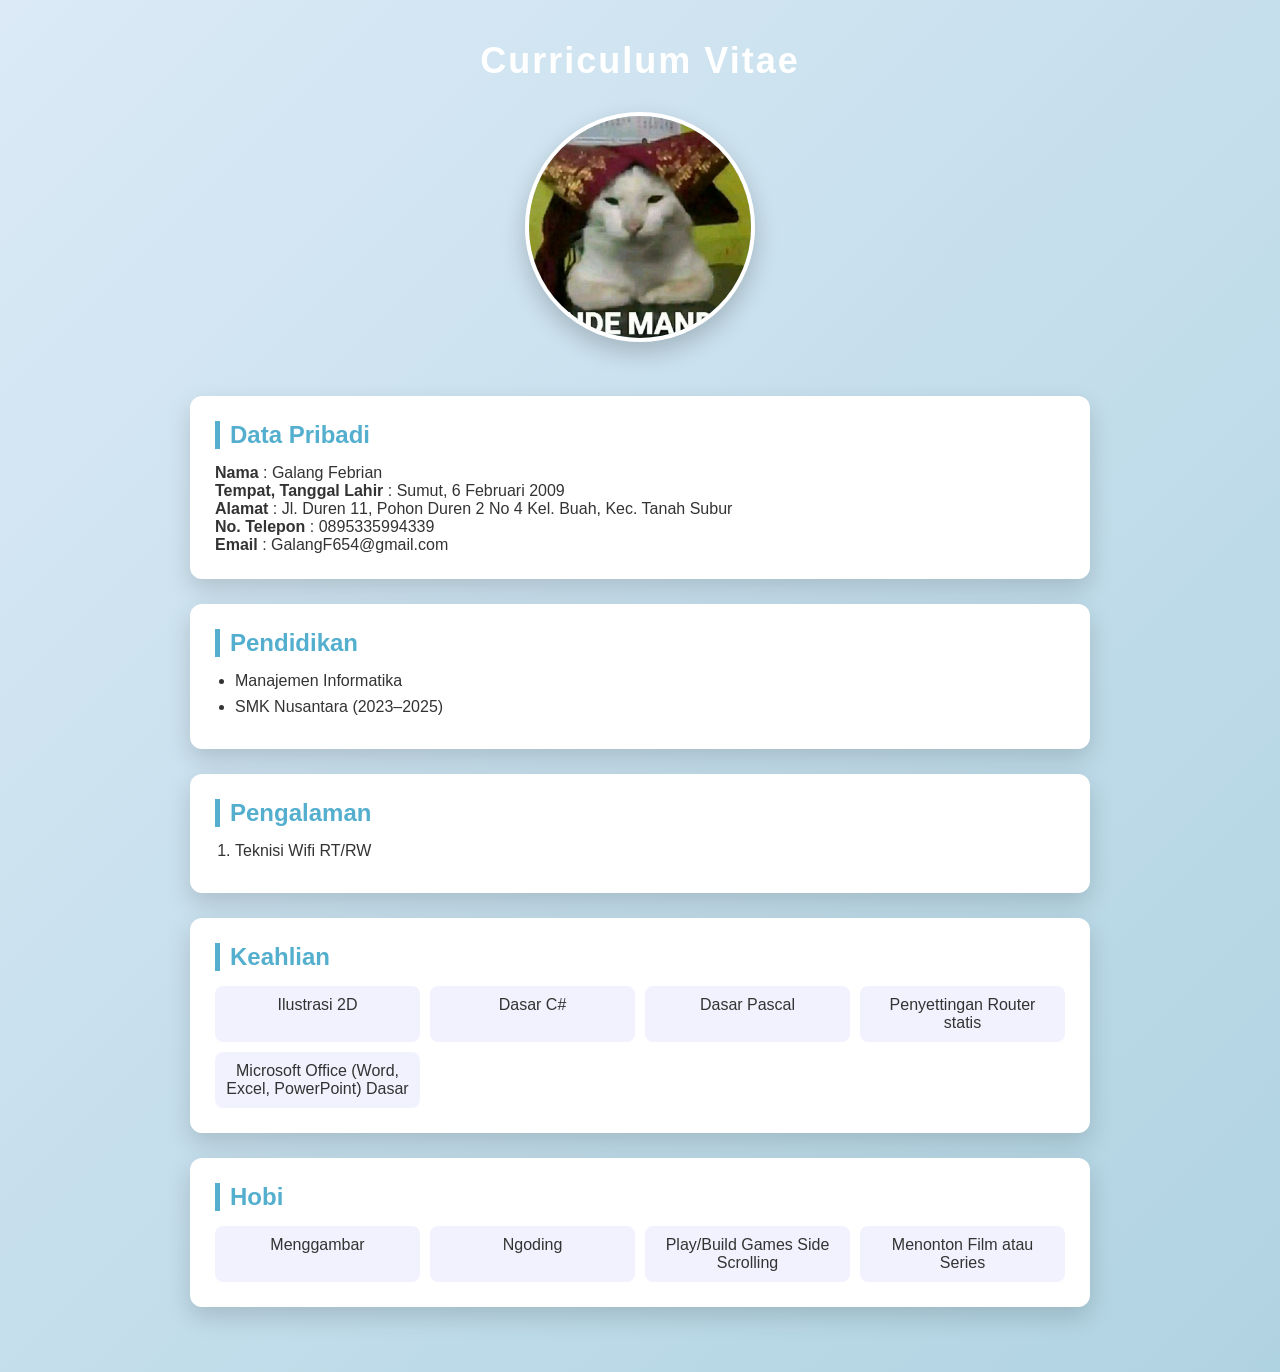
==== index.html @ cee7fb32 "Update PP" ====
<!doctype html>
<html lang="id">
  <head>
    <meta charset="UTF-8">
    <title>Curriculum Vitae</title>
    <link rel="stylesheet" href="cv_saya.css">
  </head>
  <body> 
    <div class="container">
      <h1 class="title">Curriculum Vitae</h1>

      <div class="profile-container fade-in">
        <img src="OndeMande.jpg" alt="Foto Profil" class="profile-photo">
      </div>

      <section class="card fade-in">
        <h2>Data Pribadi</h2>
        <p>
          <strong>Nama</strong> : Galang Febrian<br>
          <strong>Tempat, Tanggal Lahir</strong> : Sumut, 6 Februari 2009<br>
          <strong>Alamat</strong> : Jl. Duren 11, Pohon Duren 2 No 4 Kel. Buah, Kec. Tanah Subur<br>
          <strong>No. Telepon</strong> : 0895335994339<br>
          <strong>Email</strong> : GalangF654@gmail.com
        </p>
      </section>

      <section class="card slide-in">
        <h2>Pendidikan</h2>
        <ul class="list">
          <li>Manajemen Informatika</li>
          <li>SMK Nusantara (2023–2025)</li>
        </ul>
      </section>

      <section class="card slide-in">
        <h2>Pengalaman</h2>
        <ol class="list">
          <li>Teknisi Wifi RT/RW</li>
        </ol>
      </section>

      <section class="card fade-in">
        <h2>Keahlian</h2>
        <ul class="skills">
          <li>Ilustrasi 2D</li>
          <li>Dasar C#</li>
          <li>Dasar Pascal</li>
          <li>Penyettingan Router statis</li>
          <li>Microsoft Office (Word, Excel, PowerPoint) Dasar</li>
        </ul>
      </section>

      <section class="card zoom-in">
        <h2>Hobi</h2>
        <ul class="skills">
          <li>Menggambar</li>
          <li>Ngoding</li>
          <li>Play/Build Games Side Scrolling</li>
          <li>Menonton Film atau Series</li>
        </ul>
      </section>
    </div>
  </body>
</html>
---- cv_saya.css ----
/* Reset dasar */
* {
  margin: 0;
  padding: 0;
  box-sizing: border-box;
}

/* Body */
body {
  font-family: "Segoe UI", Tahoma, sans-serif;
  background: linear-gradient(135deg, #dbeaf6, #b0d3e2);
  min-height: 100vh;
  padding: 40px;
  color: #333;
}

/* Container utama */
.container {
  max-width: 900px;
  margin: auto;
}

/* Judul */
.title {
  text-align: center;
  color: #fff;
  margin-bottom: 30px;
  font-size: 36px;
  letter-spacing: 2px;
  animation: drop 1s ease-out;
}

/* Profile Container */
.profile-container {
  text-align: center;
  margin-bottom: 50px;
}

/* Profile Photo */
.profile-photo {
  width: 230px;
  height: 230px;
  border-radius: 50%;
  border: 4px solid #fff;
  box-shadow: 0 10px 25px rgba(0, 0, 0, 0.2);
  object-fit: cover;
  transition: transform 0.4s ease, box-shadow 0.4s ease;
}

.profile-photo:hover {
  transform: scale(1.08) rotateZ(5deg);
  box-shadow: 0 15px 35px rgba(0, 0, 0, 0.35);
}

/* Card */
.card {
  background: #fff;
  padding: 25px;
  margin-bottom: 25px;
  border-radius: 12px;
  box-shadow: 0 10px 25px rgba(0, 0, 0, 0.15);
  transition:
    transform 0.4s ease,
    box-shadow 0.4s ease;
}

.card:hover {
  transform: translateY(-8px) scale(1.02);
  box-shadow: 0 20px 35px rgba(0, 0, 0, 0.25);
}

/* Heading section */
.card h2 {
  margin-bottom: 15px;
  color: #54afcf;
  border-left: 5px solid #54afcf;
  padding-left: 10px;
}

/* List */
.list li {
  margin-left: 20px;
  margin-bottom: 8px;
}

/* Skills grid */
.skills {
  display: grid;
  grid-template-columns: repeat(auto-fit, minmax(200px, 1fr));
  gap: 10px;
  list-style: none;
}

.skills li {
  background: #f2f2ff;
  padding: 10px;
  border-radius: 8px;
  text-align: center;
  transition:
    background 0.3s ease,
    transform 0.3s ease;
}

.skills li:hover {
  background: #54afcf;
  color: #fff;
  transform: scale(1.05);
}

/* Animations */
.fade-in {
  animation: fadeIn 1.2s ease forwards;
}

.slide-in {
  animation: slideIn 1.2s ease forwards;
}

.zoom-in {
  animation: zoomIn 1.2s ease forwards;
}

/* Keyframes */
@keyframes fadeIn {
  from {
    opacity: 0;
    transform: translateY(20px);
  }
  to {
    opacity: 1;
    transform: translateY(0);
  }
}

@keyframes slideIn {
  from {
    opacity: 0;
    transform: translateX(-40px);
  }
  to {
    opacity: 1;
    transform: translateX(0);
  }
}

@keyframes zoomIn {
  from {
    opacity: 0;
    transform: scale(0.9);
  }
  to {
    opacity: 1;
    transform: scale(1);
  }
}

@keyframes drop {
  from {
    opacity: 0;
    transform: translateY(-40px);
  }
  to {
    opacity: 1;
    transform: translateY(0);
  }
}
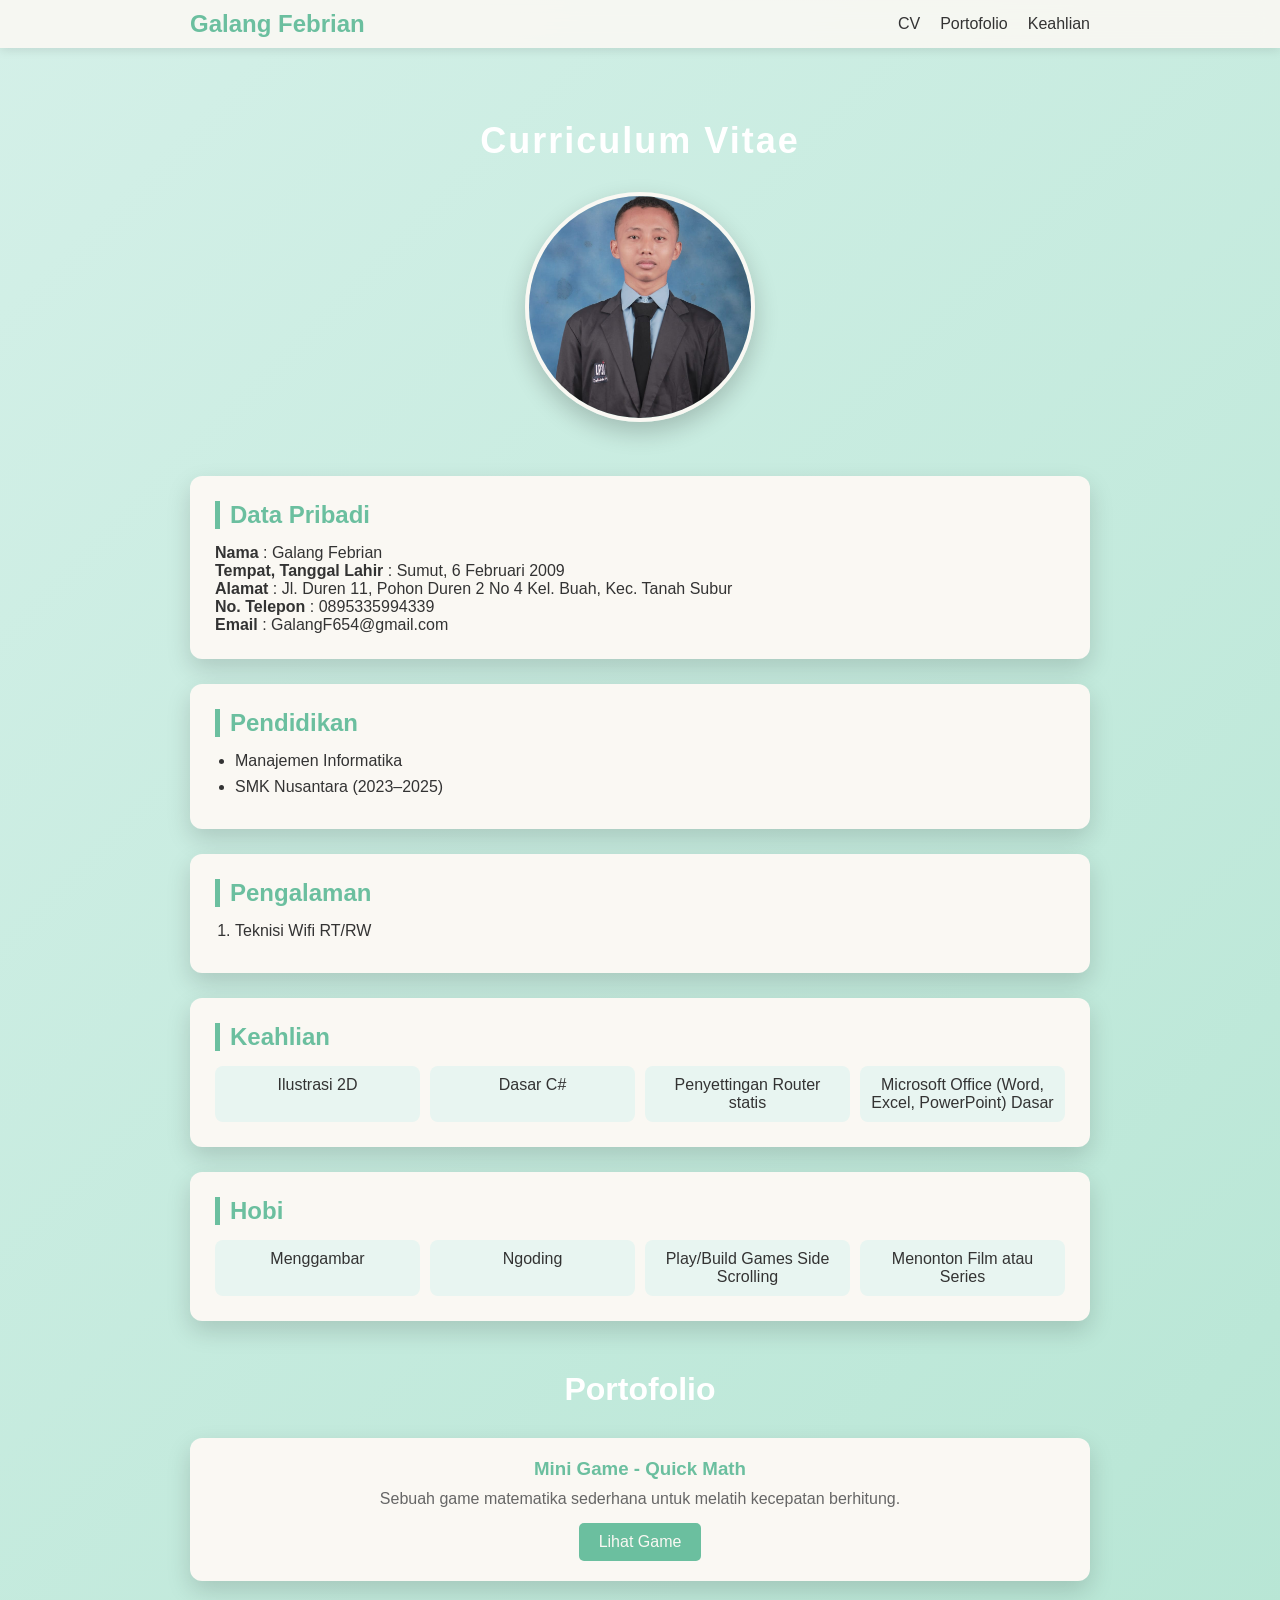
==== commit 10758cff: "Portofolio" ====
--- a/index.html
+++ b/index.html
@@ -6,59 +6,85 @@
     <link rel="stylesheet" href="cv_saya.css">
   </head>
   <body> 
+    <header class="header">
+      <nav class="nav">
+        <h1 class="nav-title">Galang Febrian</h1>
+        <ul class="nav-menu">
+          <li><a href="#cv">CV</a></li>
+          <li><a href="#portfolio">Portofolio</a></li>
+          <li><a href="#skills">Keahlian</a></li>
+        </ul>
+      </nav>
+    </header>
+
     <div class="container">
-      <h1 class="title">Curriculum Vitae</h1>
+      <section id="cv">
+        <h1 class="title">Curriculum Vitae</h1>
 
-      <div class="profile-container fade-in">
-        <img src="OndeMande.jpg" alt="Foto Profil" class="profile-photo">
-      </div>
+        <div class="profile-container fade-in">
+          <img src="Profil.jpeg" alt="Foto Profil" class="profile-photo">
+        </div>
 
-      <section class="card fade-in">
-        <h2>Data Pribadi</h2>
-        <p>
-          <strong>Nama</strong> : Galang Febrian<br>
-          <strong>Tempat, Tanggal Lahir</strong> : Sumut, 6 Februari 2009<br>
-          <strong>Alamat</strong> : Jl. Duren 11, Pohon Duren 2 No 4 Kel. Buah, Kec. Tanah Subur<br>
-          <strong>No. Telepon</strong> : 0895335994339<br>
-          <strong>Email</strong> : GalangF654@gmail.com
-        </p>
+        <section class="card fade-in">
+          <h2>Data Pribadi</h2>
+          <p>
+            <strong>Nama</strong> : Galang Febrian<br>
+            <strong>Tempat, Tanggal Lahir</strong> : Sumut, 6 Februari 2009<br>
+            <strong>Alamat</strong> : Jl. Duren 11, Pohon Duren 2 No 4 Kel. Buah, Kec. Tanah Subur<br>
+            <strong>No. Telepon</strong> : 0895335994339<br>
+            <strong>Email</strong> : GalangF654@gmail.com
+          </p>
+        </section>
+
+        <section class="card slide-in">
+          <h2>Pendidikan</h2>
+          <ul class="list">
+            <li>Manajemen Informatika</li>
+            <li>SMK Nusantara (2023–2025)</li>
+          </ul>
+        </section>
+
+        <section class="card slide-in">
+          <h2>Pengalaman</h2>
+          <ol class="list">
+            <li>Teknisi Wifi RT/RW</li>
+          </ol>
+        </section>
+
+        <section class="card fade-in">
+          <h2>Keahlian</h2>
+          <ul class="skills">
+            <li>Ilustrasi 2D</li>
+            <li>Dasar C#</li>
+            <li>Penyettingan Router statis</li>
+            <li>Microsoft Office (Word, Excel, PowerPoint) Dasar</li>
+          </ul>
+        </section>
+
+        <section class="card zoom-in">
+          <h2>Hobi</h2>
+          <ul class="skills">
+            <li>Menggambar</li>
+            <li>Ngoding</li>
+            <li>Play/Build Games Side Scrolling</li>
+            <li>Menonton Film atau Series</li>
+          </ul>
+        </section>
       </section>
 
-      <section class="card slide-in">
-        <h2>Pendidikan</h2>
-        <ul class="list">
-          <li>Manajemen Informatika</li>
-          <li>SMK Nusantara (2023–2025)</li>
-        </ul>
-      </section>
-
-      <section class="card slide-in">
-        <h2>Pengalaman</h2>
-        <ol class="list">
-          <li>Teknisi Wifi RT/RW</li>
-        </ol>
-      </section>
-
-      <section class="card fade-in">
-        <h2>Keahlian</h2>
-        <ul class="skills">
-          <li>Ilustrasi 2D</li>
-          <li>Dasar C#</li>
-          <li>Dasar Pascal</li>
-          <li>Penyettingan Router statis</li>
-          <li>Microsoft Office (Word, Excel, PowerPoint) Dasar</li>
-        </ul>
-      </section>
-
-      <section class="card zoom-in">
-        <h2>Hobi</h2>
-        <ul class="skills">
-          <li>Menggambar</li>
-          <li>Ngoding</li>
-          <li>Play/Build Games Side Scrolling</li>
-          <li>Menonton Film atau Series</li>
-        </ul>
+      <section id="portfolio" class="portfolio-section">
+        <h2 class="portfolio-title">Portofolio</h2>
+        <div class="portfolio-grid">
+          <div class="portfolio-item">
+            <h3>Mini Game - Quick Math</h3>
+            <p>Sebuah game matematika sederhana untuk melatih kecepatan berhitung.</p>
+            <a href="Mini_Game/QuickMath.Html" target="_blank" class="btn">Lihat Game</a>
+          </div>
+          <!-- Tambah item portofolio lainnya di sini jika ada -->
+        </div>
       </section>
     </div>
+
+    <script src="script.js"></script>
   </body>
 </html>
--- a/cv_saya.css
+++ b/cv_saya.css
@@ -8,16 +8,60 @@
 /* Body */
 body {
   font-family: "Segoe UI", Tahoma, sans-serif;
-  background: linear-gradient(135deg, #dbeaf6, #b0d3e2);
+  background: linear-gradient(135deg, #d4f0e8, #b8e6d5);
   min-height: 100vh;
   padding: 40px;
   color: #333;
+}
+
+/* Header */
+.header {
+  position: fixed;
+  top: 0;
+  left: 0;
+  width: 100%;
+  background: rgba(250, 248, 243, 0.9);
+  backdrop-filter: blur(10px);
+  box-shadow: 0 2px 10px rgba(0, 0, 0, 0.1);
+  z-index: 1000;
+  padding: 10px 40px;
+}
+
+.nav {
+  max-width: 900px;
+  margin: auto;
+  display: flex;
+  justify-content: space-between;
+  align-items: center;
+}
+
+.nav-title {
+  color: #6bbf9f;
+  font-size: 24px;
+}
+
+.nav-menu {
+  list-style: none;
+  display: flex;
+  gap: 20px;
+}
+
+.nav-menu a {
+  text-decoration: none;
+  color: #333;
+  font-weight: 500;
+  transition: color 0.3s ease;
+}
+
+.nav-menu a:hover {
+  color: #6bbf9f;
 }
 
 /* Container utama */
 .container {
   max-width: 900px;
   margin: auto;
+  padding-top: 80px; /* Offset for fixed header */
 }
 
 /* Judul */
@@ -41,7 +85,7 @@
   width: 230px;
   height: 230px;
   border-radius: 50%;
-  border: 4px solid #fff;
+  border: 4px solid #faf8f3;
   box-shadow: 0 10px 25px rgba(0, 0, 0, 0.2);
   object-fit: cover;
   transition: transform 0.4s ease, box-shadow 0.4s ease;
@@ -54,7 +98,7 @@
 
 /* Card */
 .card {
-  background: #fff;
+  background: #faf8f3;
   padding: 25px;
   margin-bottom: 25px;
   border-radius: 12px;
@@ -72,8 +116,8 @@
 /* Heading section */
 .card h2 {
   margin-bottom: 15px;
-  color: #54afcf;
-  border-left: 5px solid #54afcf;
+  color: #6bbf9f;
+  border-left: 5px solid #6bbf9f;
   padding-left: 10px;
 }
 
@@ -92,7 +136,7 @@
 }
 
 .skills li {
-  background: #f2f2ff;
+  background: #e8f5f1;
   padding: 10px;
   border-radius: 8px;
   text-align: center;
@@ -102,9 +146,66 @@
 }
 
 .skills li:hover {
-  background: #54afcf;
+  background: #6bbf9f;
+  color: #faf8f3;
+  transform: scale(1.05);
+}
+
+/* Portfolio Section */
+.portfolio-section {
+  margin-top: 50px;
+}
+
+.portfolio-title {
+  text-align: center;
   color: #fff;
-  transform: scale(1.05);
+  font-size: 32px;
+  margin-bottom: 30px;
+  animation: fadeIn 1.2s ease forwards;
+}
+
+.portfolio-grid {
+  display: grid;
+  grid-template-columns: repeat(auto-fit, minmax(300px, 1fr));
+  gap: 20px;
+}
+
+.portfolio-item {
+  background: #faf8f3;
+  padding: 20px;
+  border-radius: 12px;
+  box-shadow: 0 10px 25px rgba(0, 0, 0, 0.15);
+  text-align: center;
+  transition: transform 0.4s ease, box-shadow 0.4s ease;
+}
+
+.portfolio-item:hover {
+  transform: translateY(-5px);
+  box-shadow: 0 15px 35px rgba(0, 0, 0, 0.25);
+}
+
+.portfolio-item h3 {
+  color: #6bbf9f;
+  margin-bottom: 10px;
+}
+
+.portfolio-item p {
+  margin-bottom: 15px;
+  color: #666;
+}
+
+.btn {
+  display: inline-block;
+  background: #6bbf9f;
+  color: #faf8f3;
+  padding: 10px 20px;
+  text-decoration: none;
+  border-radius: 5px;
+  transition: background 0.3s ease;
+}
+
+.btn:hover {
+  background: #559a88;
 }
 
 /* Animations */
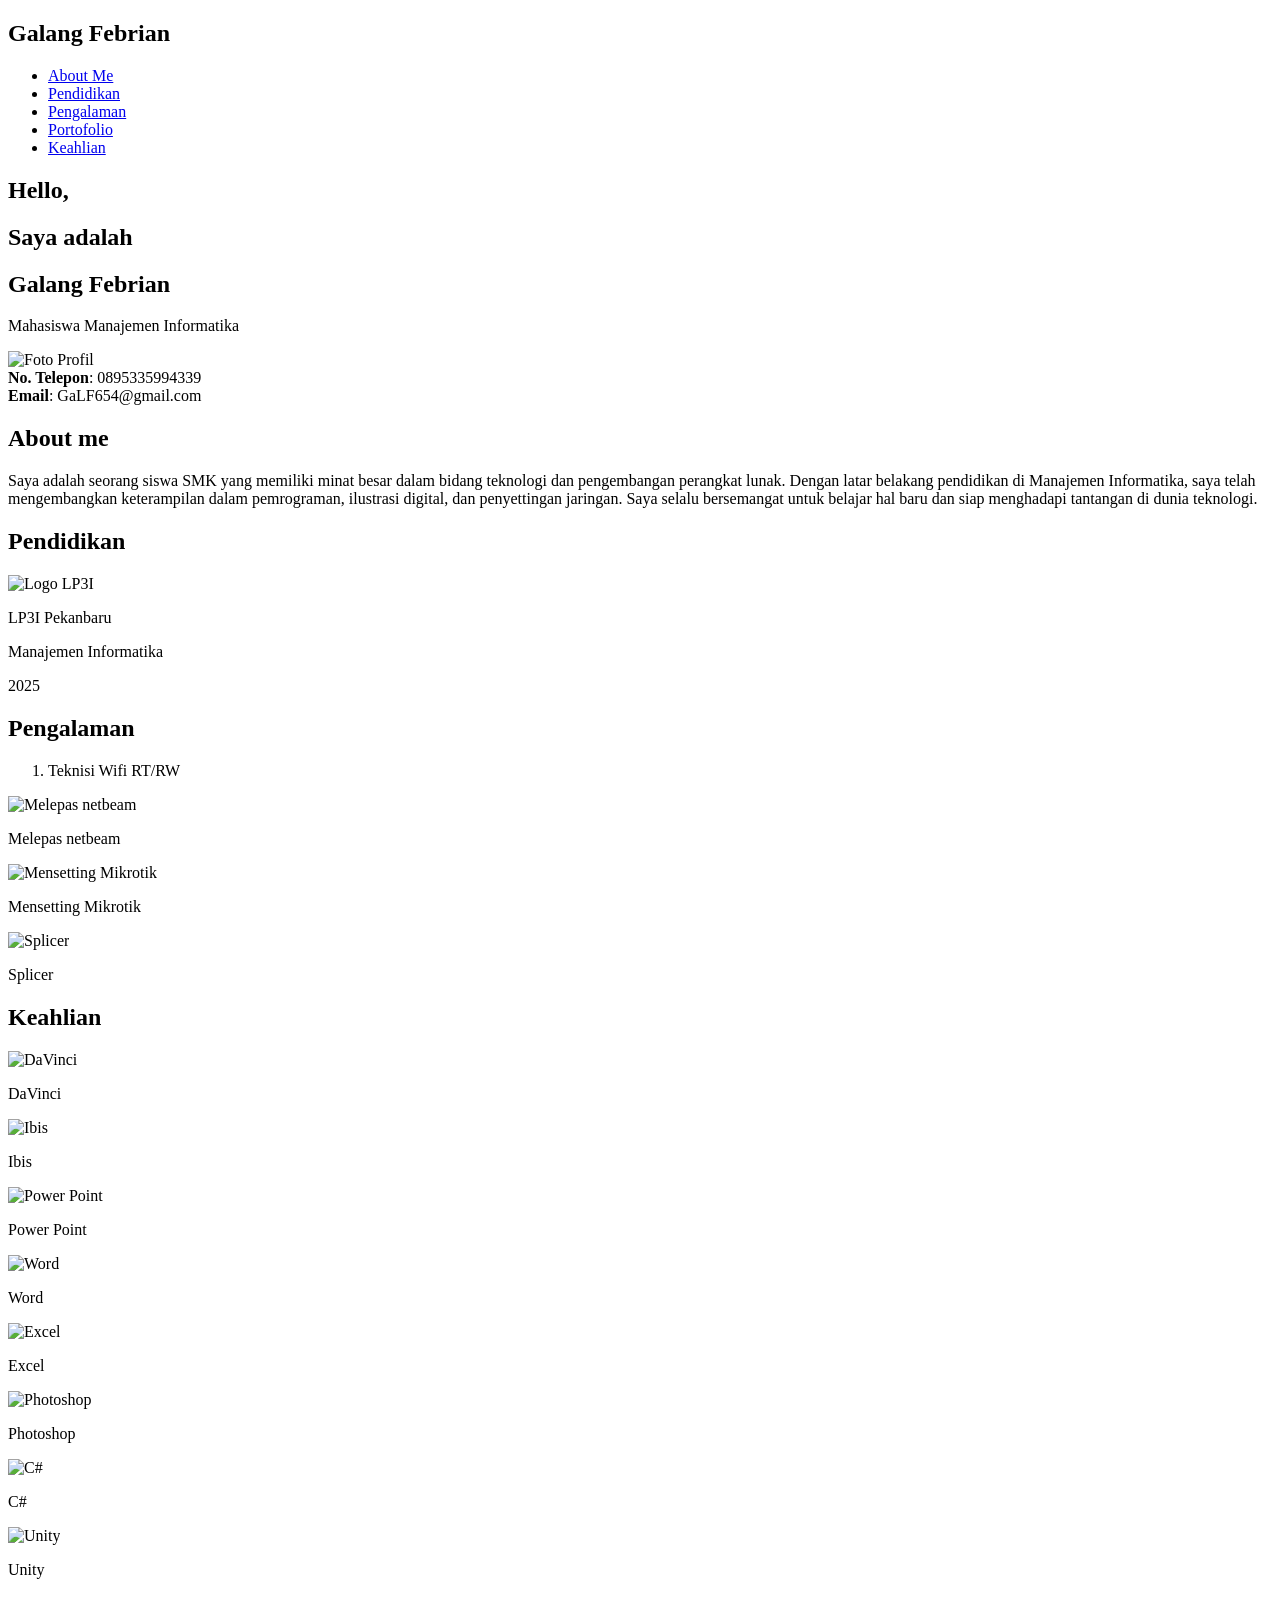
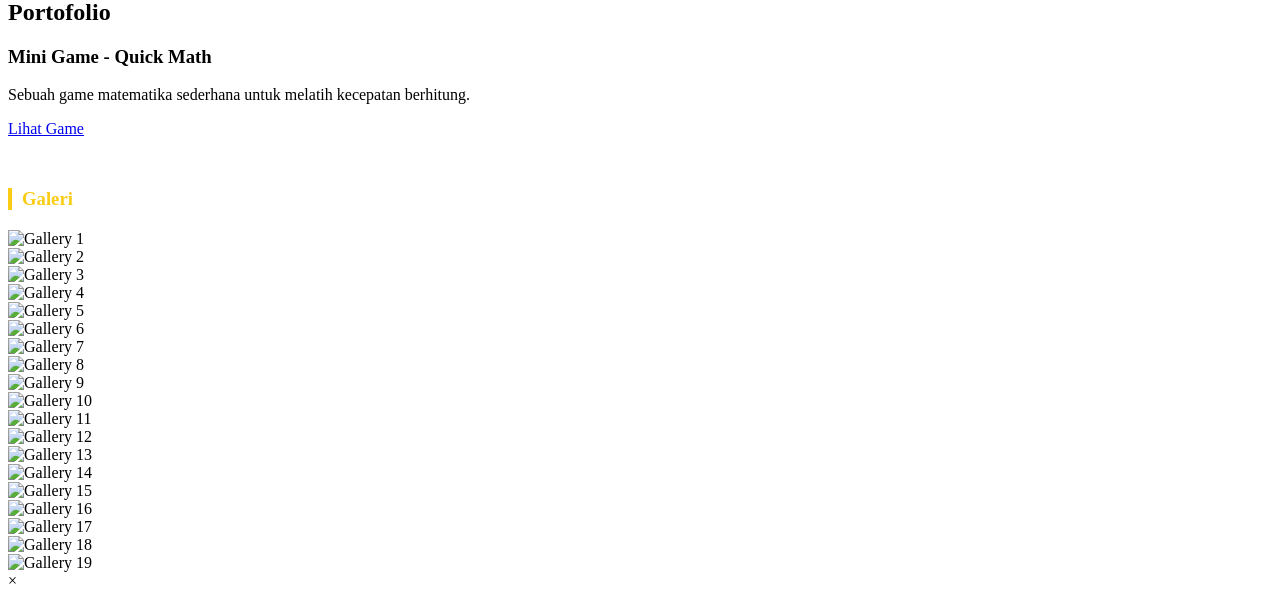
==== commit 9aa3eaf1: "memindah html" ====
--- a/index.html
+++ b/index.html
@@ -1,90 +1,217 @@
-<!doctype html>
-<html lang="id">
-  <head>
-    <meta charset="UTF-8">
-    <title>Curriculum Vitae</title>
-    <link rel="stylesheet" href="cv_saya.css">
-  </head>
-  <body> 
-    <header class="header">
-      <nav class="nav">
-        <h1 class="nav-title">Galang Febrian</h1>
-        <ul class="nav-menu">
-          <li><a href="#cv">CV</a></li>
-          <li><a href="#portfolio">Portofolio</a></li>
-          <li><a href="#skills">Keahlian</a></li>
-        </ul>
-      </nav>
-    </header>
-
-    <div class="container">
-      <section id="cv">
-        <h1 class="title">Curriculum Vitae</h1>
-
-        <div class="profile-container fade-in">
-          <img src="Profil.jpeg" alt="Foto Profil" class="profile-photo">
-        </div>
-
-        <section class="card fade-in">
-          <h2>Data Pribadi</h2>
-          <p>
-            <strong>Nama</strong> : Galang Febrian<br>
-            <strong>Tempat, Tanggal Lahir</strong> : Sumut, 6 Februari 2009<br>
-            <strong>Alamat</strong> : Jl. Duren 11, Pohon Duren 2 No 4 Kel. Buah, Kec. Tanah Subur<br>
-            <strong>No. Telepon</strong> : 0895335994339<br>
-            <strong>Email</strong> : GalangF654@gmail.com
-          </p>
-        </section>
-
-        <section class="card slide-in">
-          <h2>Pendidikan</h2>
-          <ul class="list">
-            <li>Manajemen Informatika</li>
-            <li>SMK Nusantara (2023–2025)</li>
-          </ul>
-        </section>
-
-        <section class="card slide-in">
-          <h2>Pengalaman</h2>
-          <ol class="list">
-            <li>Teknisi Wifi RT/RW</li>
-          </ol>
-        </section>
-
-        <section class="card fade-in">
-          <h2>Keahlian</h2>
-          <ul class="skills">
-            <li>Ilustrasi 2D</li>
-            <li>Dasar C#</li>
-            <li>Penyettingan Router statis</li>
-            <li>Microsoft Office (Word, Excel, PowerPoint) Dasar</li>
-          </ul>
-        </section>
-
-        <section class="card zoom-in">
-          <h2>Hobi</h2>
-          <ul class="skills">
-            <li>Menggambar</li>
-            <li>Ngoding</li>
-            <li>Play/Build Games Side Scrolling</li>
-            <li>Menonton Film atau Series</li>
-          </ul>
-        </section>
-      </section>
-
-      <section id="portfolio" class="portfolio-section">
-        <h2 class="portfolio-title">Portofolio</h2>
-        <div class="portfolio-grid">
-          <div class="portfolio-item">
-            <h3>Mini Game - Quick Math</h3>
-            <p>Sebuah game matematika sederhana untuk melatih kecepatan berhitung.</p>
-            <a href="Mini_Game/QuickMath.Html" target="_blank" class="btn">Lihat Game</a>
-          </div>
-          <!-- Tambah item portofolio lainnya di sini jika ada -->
-        </div>
-      </section>
-    </div>
-
-    <script src="script.js"></script>
-  </body>
+<!doctype html>
+<html lang="id">
+  <head>
+    <meta charset="UTF-8">
+    <title>Curriculum Vitae</title>
+    <link rel="stylesheet" href="cv_saya.css">
+  </head>
+  <body> 
+    <header class="header">
+      <nav class="nav">
+        <h1 class="nav-Judul">Galang Febrian</h1>
+        <ul class="nav-Menu">
+          <li><a href="#about">About Me</a></li>
+          <li><a href="#education">Pendidikan</a></li>
+          <li><a href="#experience">Pengalaman</a></li>
+          <li><a href="#portfolio">Portofolio</a></li>
+          <li><a href="#skills">Keahlian</a></li>
+        </ul>
+      </nav>
+    </header>
+
+    <div class="container">
+      
+
+       <section class="hero">
+        <div class="hero-text">
+            <h1>Hello,</h1>
+            <h1>Saya adalah</h1>
+            <h1><span>Galang Febrian</span></h1>
+            
+            <p>Mahasiswa Manajemen Informatika</p>
+        </div>
+
+        <img src="Assets/Profil.jpeg" alt="Foto Profil" class="profile-photo">
+      </section>
+
+      <div class="contact-info">
+        <div class="contact-item">
+          <strong>No. Telepon</strong>: 0895335994339
+        </div>
+        <div class="contact-item">
+          <strong>Email</strong>: GaLF654@gmail.com
+        </div>
+      </div>
+
+        <section class="section" id="about">
+          <h2>About me</h2>
+          <p>Saya adalah seorang siswa SMK yang memiliki minat besar dalam bidang teknologi dan pengembangan perangkat lunak. Dengan latar belakang pendidikan di Manajemen Informatika, saya telah mengembangkan keterampilan dalam pemrograman, ilustrasi digital, dan penyettingan jaringan. Saya selalu bersemangat untuk belajar hal baru dan siap menghadapi tantangan di dunia teknologi.</p>
+        </section>
+
+
+        <section class="section" id="education">
+          <h2>Pendidikan</h2>
+          <div class="card-pendidikan">
+            <img src="Assets/LP3I_Pekanbaru.png" alt="Logo LP3I" class="education-logo">
+            <div class="education-text">
+              <p>LP3I Pekanbaru</p>
+              <p>Manajemen Informatika</p>
+              <p>2025</p>
+            </div>
+          </div>
+        </section>
+
+        <section class="section" id="experience">
+          <h2>Pengalaman</h2>
+          <ol class="list">
+            <li>Teknisi Wifi RT/RW</li>
+          </ol>
+
+          <div class="experience-row">
+            <div class="card-pendidikan">
+              <img src="Assets/1.jpeg" alt="Melepas netbeam" class="education-logo">
+              <div class="education-text">
+                <p>Melepas netbeam</p>
+              </div>
+            </div>
+
+            <div class="card-pendidikan">
+              <img src="Assets/2.jpeg" alt="Mensetting Mikrotik" class="education-logo">
+              <div class="education-text">
+                <p>Mensetting Mikrotik</p>
+              </div>
+            </div>
+          </div>
+
+          <div class="card-pendidikan">
+            <img src="Assets/3.jpeg" alt="Splicer" class="education-logo">
+            <div class="education-text">
+              <p>Splicer</p>
+            </div>
+          </div>
+        </section>
+
+        <section class="section" id="skills">
+          <h2>Keahlian</h2>
+          <div class="skills-grid">
+            <div class="skill-card">
+              <img src="Assets/davinci.png" alt="DaVinci" class="skill-icon">
+              <p>DaVinci</p>
+            </div>
+            <div class="skill-card">
+              <img src="Assets/Ibsi.jpg" alt="Ibis" class="skill-icon">
+              <p>Ibis</p>
+            </div>
+            <div class="skill-card">
+              <img src="Assets/power point.png" alt="Power Point" class="skill-icon">
+              <p>Power Point</p>
+            </div>
+            <div class="skill-card">
+              <img src="Assets/word.png" alt="Word" class="skill-icon">
+              <p>Word</p>
+            </div>
+            <div class="skill-card">
+              <img src="Assets/execll.png" alt="Excel" class="skill-icon">
+              <p>Excel</p>
+            </div>
+            <div class="skill-card">
+              <img src="Assets/psd.avif" alt="Photoshop" class="skill-icon">
+              <p>Photoshop</p>
+            </div>
+            <div class="skill-card">
+              <img src="Assets/csharp.png" alt="C#" class="skill-icon">
+              <p>C#</p>
+            </div>
+            <div class="skill-card">
+                <img src="Assets/unity.png" alt="Unity" class="skill-icon">
+                <p>Unity</p>
+            </div>
+          </div>
+        </section>
+
+     <div class="container">
+      <section id="portfolio" class="portfolio-section">
+        <h2 class="portfolio-title">Portofolio</h2>
+        <div class="portfolio-grid">
+          <div class="portfolio-item">
+            <h3>Mini Game - Quick Math</h3>
+            <p>Sebuah game matematika sederhana untuk melatih kecepatan berhitung.</p>
+            <a href="Mini_Game/QuickMath.Html" target="_blank" class="btn">Lihat Game</a>
+          </div>
+          <!-- Tambah item portofolio lainnya di sini jika ada -->
+        </div>
+
+        <h3 style="color: #facc15; margin-top: 50px; margin-bottom: 20px; border-left: 4px solid #facc15; padding-left: 10px;">Galeri</h3>
+        <div class="gallery-grid">
+          <div class="gallery-item">
+            <img src="Assets/Gambar/1G.jpeg" alt="Gallery 1" onclick="openLightbox('Assets/Gambar/1G.jpeg')">
+          </div>
+          <div class="gallery-item">
+            <img src="Assets/Gambar/2G.jpeg" alt="Gallery 2" onclick="openLightbox('Assets/Gambar/2G.jpeg')">
+          </div>
+          <div class="gallery-item">
+            <img src="Assets/Gambar/3G.jpeg" alt="Gallery 3" onclick="openLightbox('Assets/Gambar/3G.jpeg')">
+          </div>
+          <div class="gallery-item">
+            <img src="Assets/Gambar/4G.jpeg" alt="Gallery 4" onclick="openLightbox('Assets/Gambar/4G.jpeg')">
+          </div>
+          <div class="gallery-item">
+            <img src="Assets/Gambar/5G.jpeg" alt="Gallery 5" onclick="openLightbox('Assets/Gambar/5G.jpeg')">
+          </div>
+          <div class="gallery-item">
+            <img src="Assets/Gambar/6G.jpeg" alt="Gallery 6" onclick="openLightbox('Assets/Gambar/6G.jpeg')">
+          </div>
+          <div class="gallery-item">
+            <img src="Assets/Gambar/7G.jpeg" alt="Gallery 7" onclick="openLightbox('Assets/Gambar/7G.jpeg')">
+          </div>
+          <div class="gallery-item">
+            <img src="Assets/Gambar/8G.jpeg" alt="Gallery 8" onclick="openLightbox('Assets/Gambar/8G.jpeg')">
+          </div>
+          <div class="gallery-item">
+            <img src="Assets/Gambar/9G.jpeg" alt="Gallery 9" onclick="openLightbox('Assets/Gambar/9G.jpeg')">
+          </div>
+          <div class="gallery-item">
+            <img src="Assets/Gambar/10G.jpeg" alt="Gallery 10" onclick="openLightbox('Assets/Gambar/10G.jpeg')">
+          </div>
+          <div class="gallery-item">
+            <img src="Assets/Gambar/11G.jpeg" alt="Gallery 11" onclick="openLightbox('Assets/Gambar/11G.jpeg')">
+          </div>
+          <div class="gallery-item">
+            <img src="Assets/Gambar/12G.jpeg" alt="Gallery 12" onclick="openLightbox('Assets/Gambar/12G.jpeg')">
+          </div>
+          <div class="gallery-item">
+            <img src="Assets/Gambar/13G.jpeg" alt="Gallery 13" onclick="openLightbox('Assets/Gambar/13G.jpeg')">
+          </div>
+          <div class="gallery-item">
+            <img src="Assets/Gambar/14G.jpeg" alt="Gallery 14" onclick="openLightbox('Assets/Gambar/14G.jpeg')">
+          </div>
+          <div class="gallery-item">
+            <img src="Assets/Gambar/15G.jpeg" alt="Gallery 15" onclick="openLightbox('Assets/Gambar/15G.jpeg')">
+          </div>
+          <div class="gallery-item">
+            <img src="Assets/Gambar/16G.jpeg" alt="Gallery 16" onclick="openLightbox('Assets/Gambar/16G.jpeg')">
+          </div>
+          <div class="gallery-item">
+            <img src="Assets/Gambar/17G.jpeg" alt="Gallery 17" onclick="openLightbox('Assets/Gambar/17G.jpeg')">
+          </div>
+          <div class="gallery-item">
+            <img src="Assets/Gambar/18G.jpeg" alt="Gallery 18" onclick="openLightbox('Assets/Gambar/18G.jpeg')">
+          </div>
+          <div class="gallery-item">
+            <img src="Assets/Gambar/19G.jpeg" alt="Gallery 19" onclick="openLightbox('Assets/Gambar/19G.jpeg')">
+          </div>
+        </div>
+      </section>
+    </div>
+
+    <!-- Lightbox -->
+    <div id="lightbox" class="lightbox" onclick="closeLightbox(event)">
+      <div class="lightbox-content" onclick="event.stopPropagation()">
+        <span class="lightbox-close" onclick="closeLightbox()">&times;</span>
+        <img id="lightbox-img" class="lightbox-img" src="" alt="">
+      </div>
+    </div>
+
+    <script src="script.js"></script>
+  </body>
 </html>
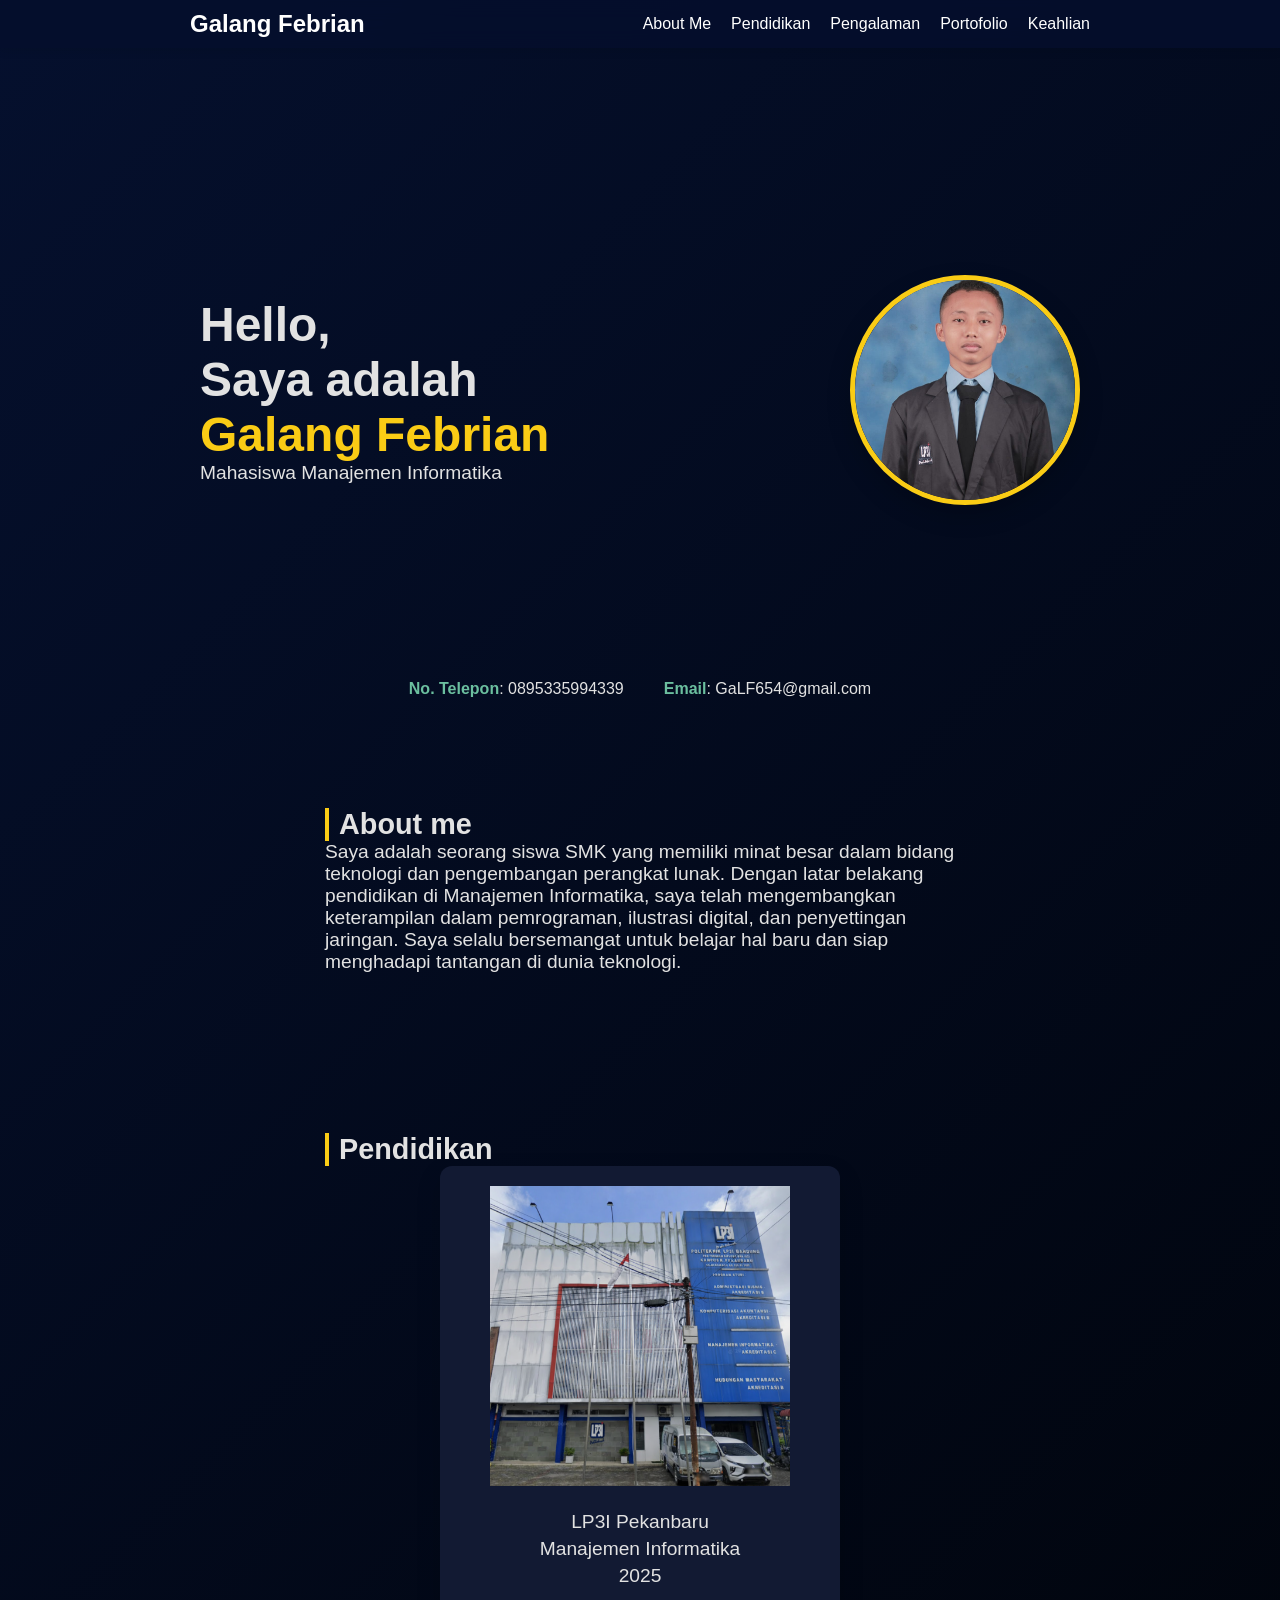
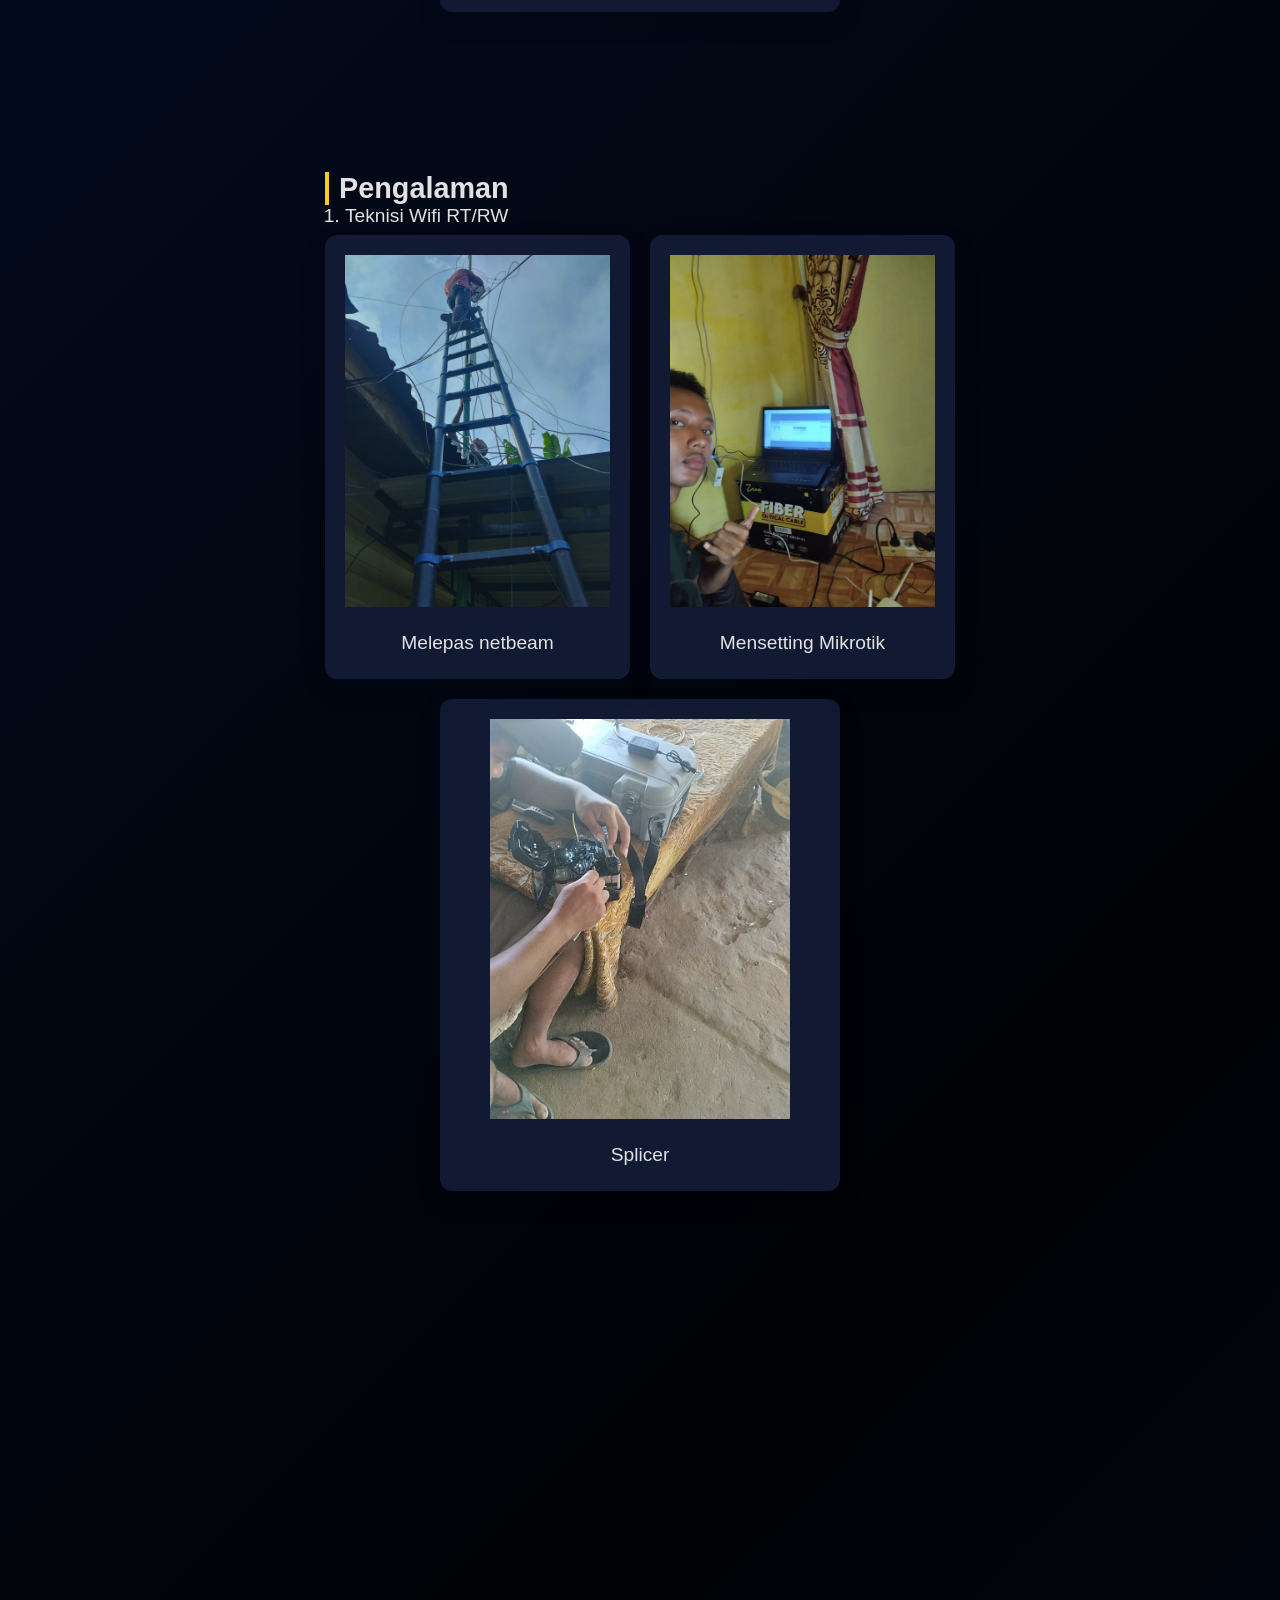
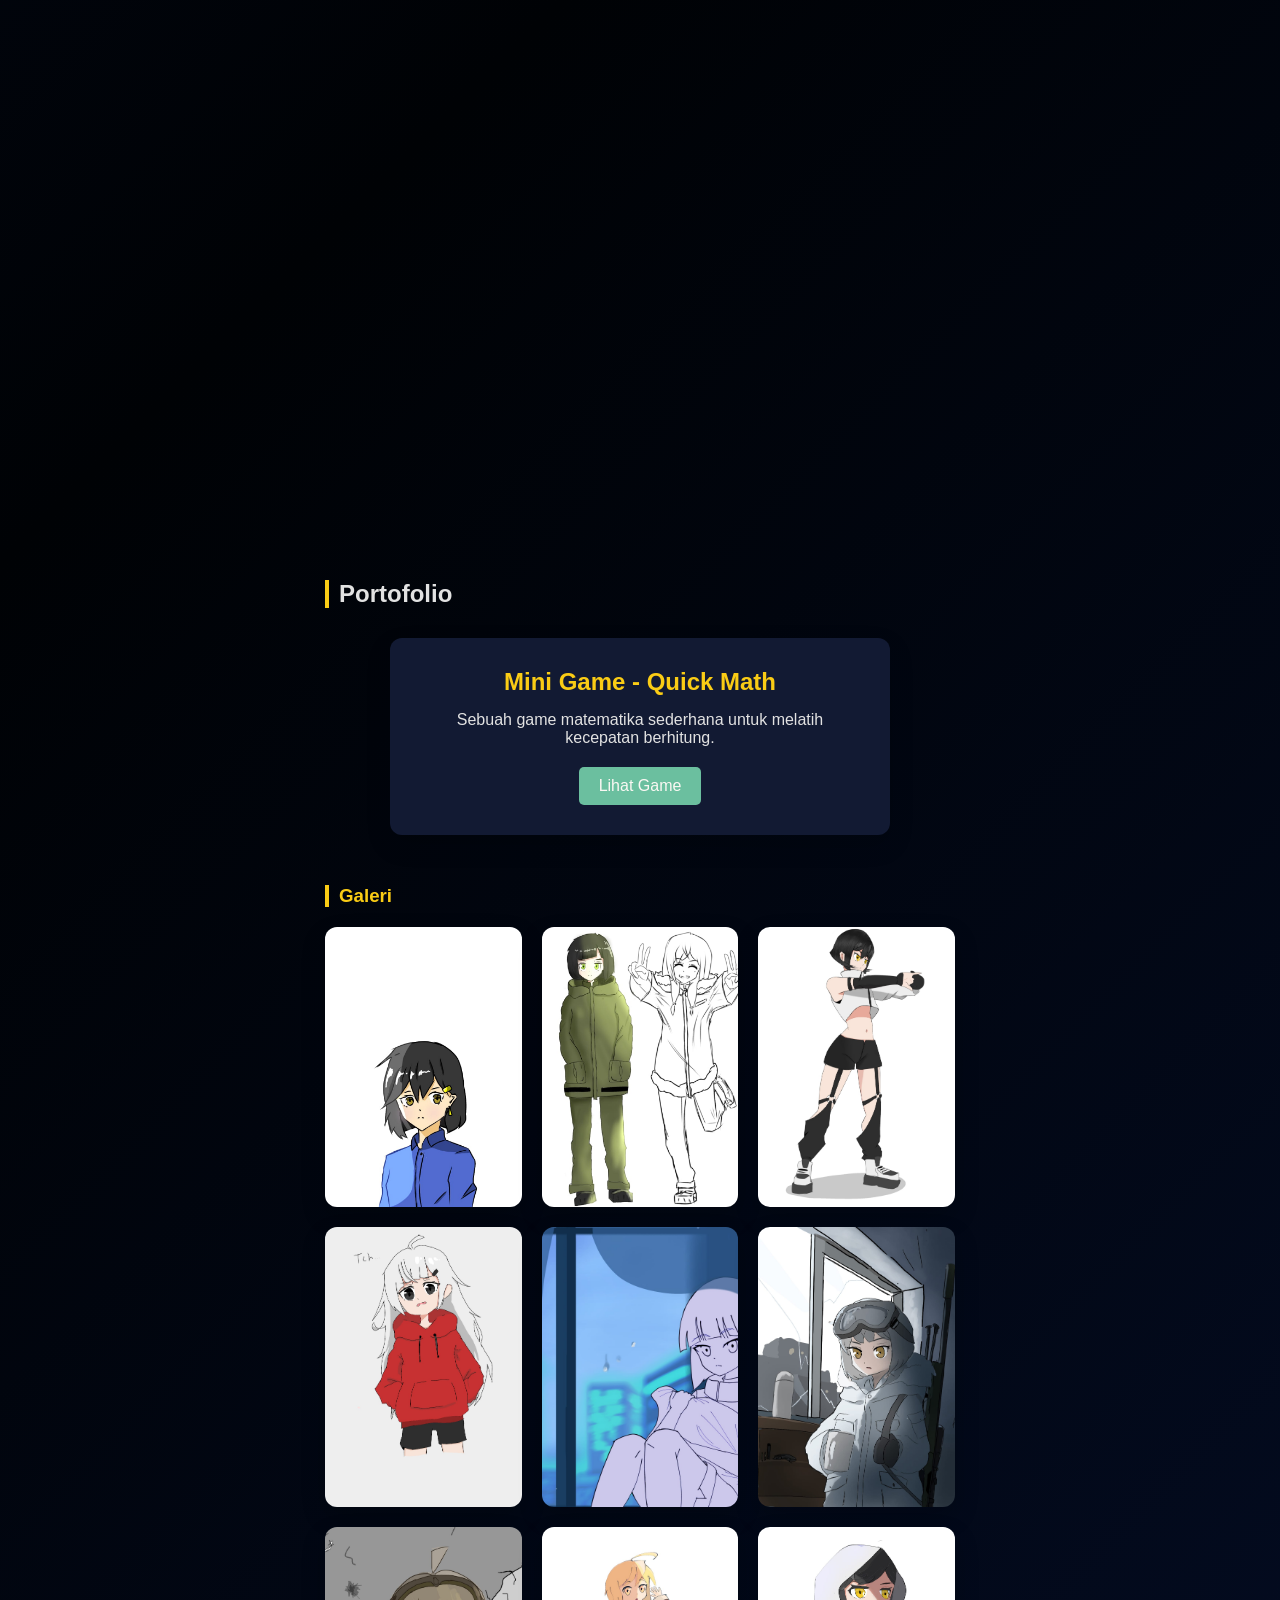
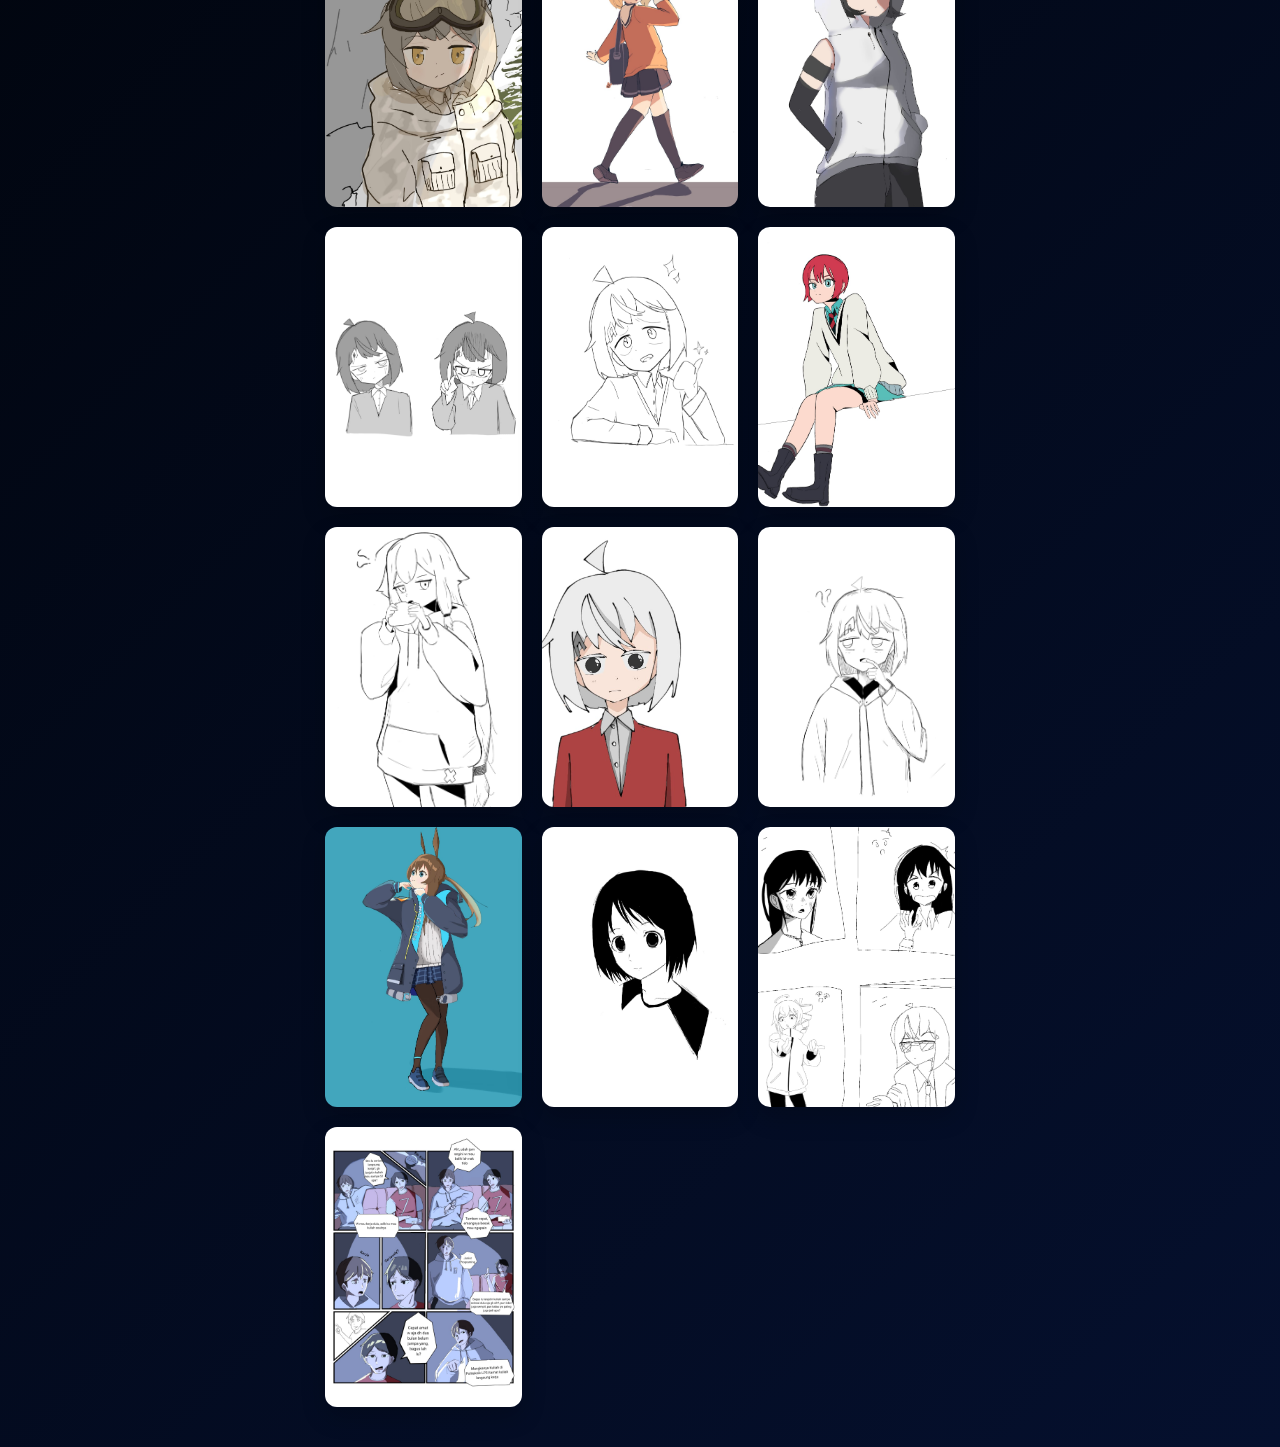
==== commit f49a9e2d: "Siap" ====
--- a/index.html
+++ b/index.html
@@ -136,7 +136,7 @@
           <div class="portfolio-item">
             <h3>Mini Game - Quick Math</h3>
             <p>Sebuah game matematika sederhana untuk melatih kecepatan berhitung.</p>
-            <a href="Mini_Game/QuickMath.Html" target="_blank" class="btn">Lihat Game</a>
+            <a href="Mini_Game/QuickMath.html" target="_blank" class="btn">Lihat Game</a>
           </div>
           <!-- Tambah item portofolio lainnya di sini jika ada -->
         </div>
--- a/cv_saya.css
+++ b/cv_saya.css
@@ -0,0 +1,474 @@
+/* Reset dasar */
+* {
+  margin: 0;
+  padding: 0;
+  box-sizing: border-box;
+}
+
+/* Smooth scrolling */
+html {
+  scroll-behavior: smooth;
+}
+
+/* Body */
+body {
+  font-family: "Segoe UI", Tahoma, sans-serif;
+  background: linear-gradient(135deg, #05102e, #000205,#05102e);
+  min-height: 100vh;
+  padding: 40px;
+  color: #e2e2e2;
+}
+
+
+/* Header */
+.header {
+  position: fixed;
+  top: 0;
+  left: 0;
+  width: 100%;
+  background: rgba(5, 15, 45, 0.86);
+  backdrop-filter: blur(10px);
+  box-shadow: 0 2px 10px rgba(0, 0, 0, 0.1);
+  z-index: 1000;
+  padding: 10px 40px;
+}
+
+.nav {
+  max-width: 900px;
+  margin: auto;
+  display: flex;
+  justify-content: space-between;
+  align-items: center;
+}
+
+.nav-Judul {
+  color: #ffffff;
+  font-size: 24px;
+}
+
+.hero{
+    min-height:60vh;
+    display:flex;
+    align-items:center;
+    justify-content:space-between;
+    max-width: 900px;
+    margin: 0 auto;
+    padding: 0 10px;
+    gap: 50px;
+}
+
+.hero h1{
+    font-size: 3rem;
+}
+
+.hero p{
+    font-size: 1.2rem;
+}
+
+.hero span{
+color:#facc15;
+}
+
+.contact-info {
+  display: flex;
+  justify-content: center;
+  gap: 40px;
+  margin: 20px 0;
+  font-size: 16px;
+  color: #e2e2e2;
+}
+
+.contact-item {
+  text-align: center;
+}
+
+.contact-item strong {
+  color: #6bbf9f;
+}
+
+.card-pendidikan {
+  max-width: 400px;
+  margin: 0 auto;
+  background: #121a33;
+  padding: 20px;
+  border-radius: 12px;
+  box-shadow: 0 10px 25px rgba(0,0,0,0.15);
+  text-align: center;
+}
+
+.experience-row {
+  display: flex;
+  gap: 20px;
+  justify-content: center;
+  margin-bottom: 20px;
+}
+
+.experience-row .card-pendidikan {
+  margin: 0;
+}
+
+.education-logo {
+  width: 100%;
+  max-width: 300px;
+  height: auto;
+  margin: 0 auto 15px;
+}
+
+.education-text p {
+  margin: 5px 0;
+  color: #e2e2e2;
+}
+
+.nav-Menu {
+  list-style: none;
+  display: flex;
+  gap: 20px;
+}
+
+.nav-Menu a {
+  text-decoration: none;
+  color: #ffffff;
+  font-weight: 500;
+  transition: color 0.3s ease;
+}
+
+.nav-Menu a:hover {
+  color: #6bbf9f;
+}
+
+/* Container utama */
+.container {
+  max-width: 900px;
+  margin: auto;
+  padding-top: 80px; /* Offset for fixed header */
+}
+
+/* Judul */
+
+
+/* Profile Container */
+.profile-container {
+  text-align: center;
+  margin-bottom: 50px;
+}
+
+/* Profile Photo */
+.profile-photo {
+  width: 230px;
+  height: 230px;
+  border-radius: 50%;
+  border: 5px solid #facc15;
+  box-shadow: 0 10px 25px rgba(0, 0, 0, 0.2);
+  object-fit: cover;
+  transition: transform 0.4s ease, box-shadow 0.4s ease;
+}
+
+.profile-photo:hover {
+  transform: scale(1.08) rotateZ(5deg);
+  box-shadow: 0 15px 35px rgba(0, 0, 0, 0.35);
+}
+
+.section{
+  width: 70%;
+  margin: 60px auto;
+  padding:50px 0;
+  font-size: 1.2rem;
+  scroll-margin-top: 100px;
+  
+}
+
+.section h2{
+  border-left:4px solid #facc15;
+  padding-left:10px;
+}
+
+.card {
+  background: #faf8f3;
+  padding: 25px;
+  margin-bottom: 25px;
+  border-radius: 12px;
+  box-shadow: 0 10px 25px rgba(0, 0, 0, 0.15);
+  transition:
+    transform 0.4s ease,
+    box-shadow 0.4s ease;
+}
+
+/* Card */
+
+.card:hover {
+  transform: translateY(-8px) scale(1.02);
+  box-shadow: 0 20px 35px rgba(0, 0, 0, 0.25);
+}
+
+/* Heading section */
+.card h2 {
+  margin-bottom: 15px;
+  color: #6bbf9f;
+  border-left: 5px solid #6bbf9f;
+  padding-left: 10px;
+}
+
+/* List */
+.list li {
+  margin-left: 20px;
+  margin-bottom: 8px;
+}
+
+/* Skills grid */
+.skills-grid {
+  display: grid;
+  grid-template-columns: repeat(auto-fit, minmax(150px, 1fr));
+  gap: 20px;
+  max-width: 800px;
+  margin: 0 auto;
+  list-style: none;
+}
+
+.skill-card {
+  background: #e8f0f7;
+  padding: 25px;
+  border-radius: 12px;
+  text-align: center;
+  transition: transform 0.3s ease, box-shadow 0.3s ease;
+  cursor: pointer;
+}
+
+.skill-card:hover {
+  transform: translateY(-5px);
+  box-shadow: 0 10px 25px rgba(0, 0, 0, 0.2);
+}
+
+.skill-icon {
+  width: 80px;
+  height: 80px;
+  object-fit: contain;
+  margin-bottom: 15px;
+}
+
+.skill-card p {
+  color: #05102e;
+  font-weight: 500;
+  margin: 0;
+}
+
+/* Responsive for smaller screens */
+@media (max-width: 768px) {
+  .skills-grid {
+    grid-template-columns: repeat(2, 1fr);
+  }
+}
+
+@media (max-width: 480px) {
+  .skills-grid {
+    grid-template-columns: 1fr;
+  }
+}
+
+/* Portfolio Section */
+.portfolio-section {
+  margin-top: 50px;
+  width: 70%;
+  margin-left: auto;
+  margin-right: auto;
+}
+
+.portfolio-section h2 {
+  border-left: 4px solid #facc15;
+  padding-left: 10px;
+  margin-bottom: 30px;
+}
+
+.portfolio-grid {
+  display: grid;
+  grid-template-columns: 1fr;
+  gap: 30px;
+  justify-items: center;
+}
+
+.portfolio-item {
+  background: #121a33;
+  padding: 30px;
+  border-radius: 12px;
+  box-shadow: 0 10px 25px rgba(0, 0, 0, 0.15);
+  text-align: center;
+  transition: transform 0.4s ease, box-shadow 0.4s ease;
+  max-width: 500px;
+  width: 100%;
+}
+
+.portfolio-item:hover {
+  transform: translateY(-8px);
+  box-shadow: 0 15px 35px rgba(0, 0, 0, 0.25);
+}
+
+.portfolio-item h3 {
+  color: #facc15;
+  margin-bottom: 15px;
+  font-size: 1.5rem;
+}
+
+.portfolio-item p {
+  margin-bottom: 20px;
+  color: #e2e2e2;
+  font-size: 1rem;
+}
+
+.btn {
+  display: inline-block;
+  background: #6bbf9f;
+  color: #faf8f3;
+  padding: 10px 20px;
+  text-decoration: none;
+  border-radius: 5px;
+  transition: background 0.3s ease;
+}
+
+.btn:hover {
+  background: #15064b;
+}
+
+/* Gallery Section */
+.gallery-grid {
+  display: grid;
+  grid-template-columns: repeat(3, 1fr);
+  gap: 20px;
+  max-width: 1000px;
+  margin: 0 auto;
+}
+
+.gallery-item {
+  position: relative;
+  overflow: hidden;
+  border-radius: 12px;
+  box-shadow: 0 10px 25px rgba(0, 0, 0, 0.2);
+  cursor: pointer;
+  transition: transform 0.3s ease, box-shadow 0.3s ease;
+}
+
+.gallery-item img {
+  width: 100%;
+  height: 280px;
+  object-fit: cover;
+  display: block;
+}
+
+.gallery-item:hover {
+  transform: scale(1.05);
+  box-shadow: 0 15px 35px rgba(0, 0, 0, 0.3);
+}
+
+/* Lightbox */
+.lightbox {
+  display: none;
+  position: fixed;
+  z-index: 2000;
+  left: 0;
+  top: 0;
+  width: 100%;
+  height: 100%;
+  background: rgba(0, 0, 0, 0.9);
+  animation: fadeIn 0.3s ease;
+}
+
+.lightbox.active {
+  display: flex;
+  align-items: center;
+  justify-content: center;
+}
+
+.lightbox-content {
+  max-width: 90%;
+  max-height: 90%;
+  position: relative;
+}
+
+.lightbox-img {
+  max-width: 100%;
+  max-height: 100%;
+  border-radius: 8px;
+}
+
+.lightbox-close {
+  position: absolute;
+  top: 20px;
+  right: 40px;
+  color: #fff;
+  font-size: 40px;
+  font-weight: bold;
+  cursor: pointer;
+  transition: color 0.3s ease;
+}
+
+.lightbox-close:hover {
+  color: #facc15;
+}
+
+@media (max-width: 768px) {
+  .gallery-grid {
+    grid-template-columns: repeat(2, 1fr);
+    gap: 15px;
+  }
+
+  .gallery-item img {
+    height: 200px;
+  }
+
+  .lightbox-close {
+    top: 10px;
+    right: 20px;
+    font-size: 30px;
+  }
+}
+
+@media (max-width: 480px) {
+  .gallery-grid {
+    grid-template-columns: 1fr;
+  }
+}
+
+/* Pengalaman grid styling */
+.pengalaman-grid {
+  display: grid;
+  grid-template-columns: repeat(2, 1fr);
+  gap: 20px;
+  justify-items: center;
+}
+
+/* Pengalaman item styling - similar to portfolio */
+.pengalaman-item {
+  background: #faf8f3;
+  padding: 20px;
+  margin-bottom: 20px;
+  border-radius: 12px;
+  box-shadow: 0 10px 25px rgba(0, 0, 0, 0.15);
+  text-align: center;
+  transition: transform 0.4s ease, box-shadow 0.4s ease;
+  max-width: 300px;
+}
+
+.pengalaman-item:hover {
+  transform: translateY(-5px);
+  box-shadow: 0 20px 35px rgba(0, 0, 0, 0.25);
+}
+
+.pengalaman-item h3 {
+  color: #333;
+  margin-bottom: 10px;
+}
+
+.pengalaman-item p {
+  margin-bottom: 15px;
+  color: #666;
+}
+
+/* Smooth scroll animations */
+.card, .portfolio-item, .section, .pengalaman-item {
+  opacity: 0;
+  transform: translateY(30px);
+  transition: opacity 0.8s ease, transform 0.8s ease;
+}
+
+.card.visible, .portfolio-item.visible, .section.visible, .pengalaman-item.visible {
+  opacity: 1;
+  transform: translateY(0);
+}
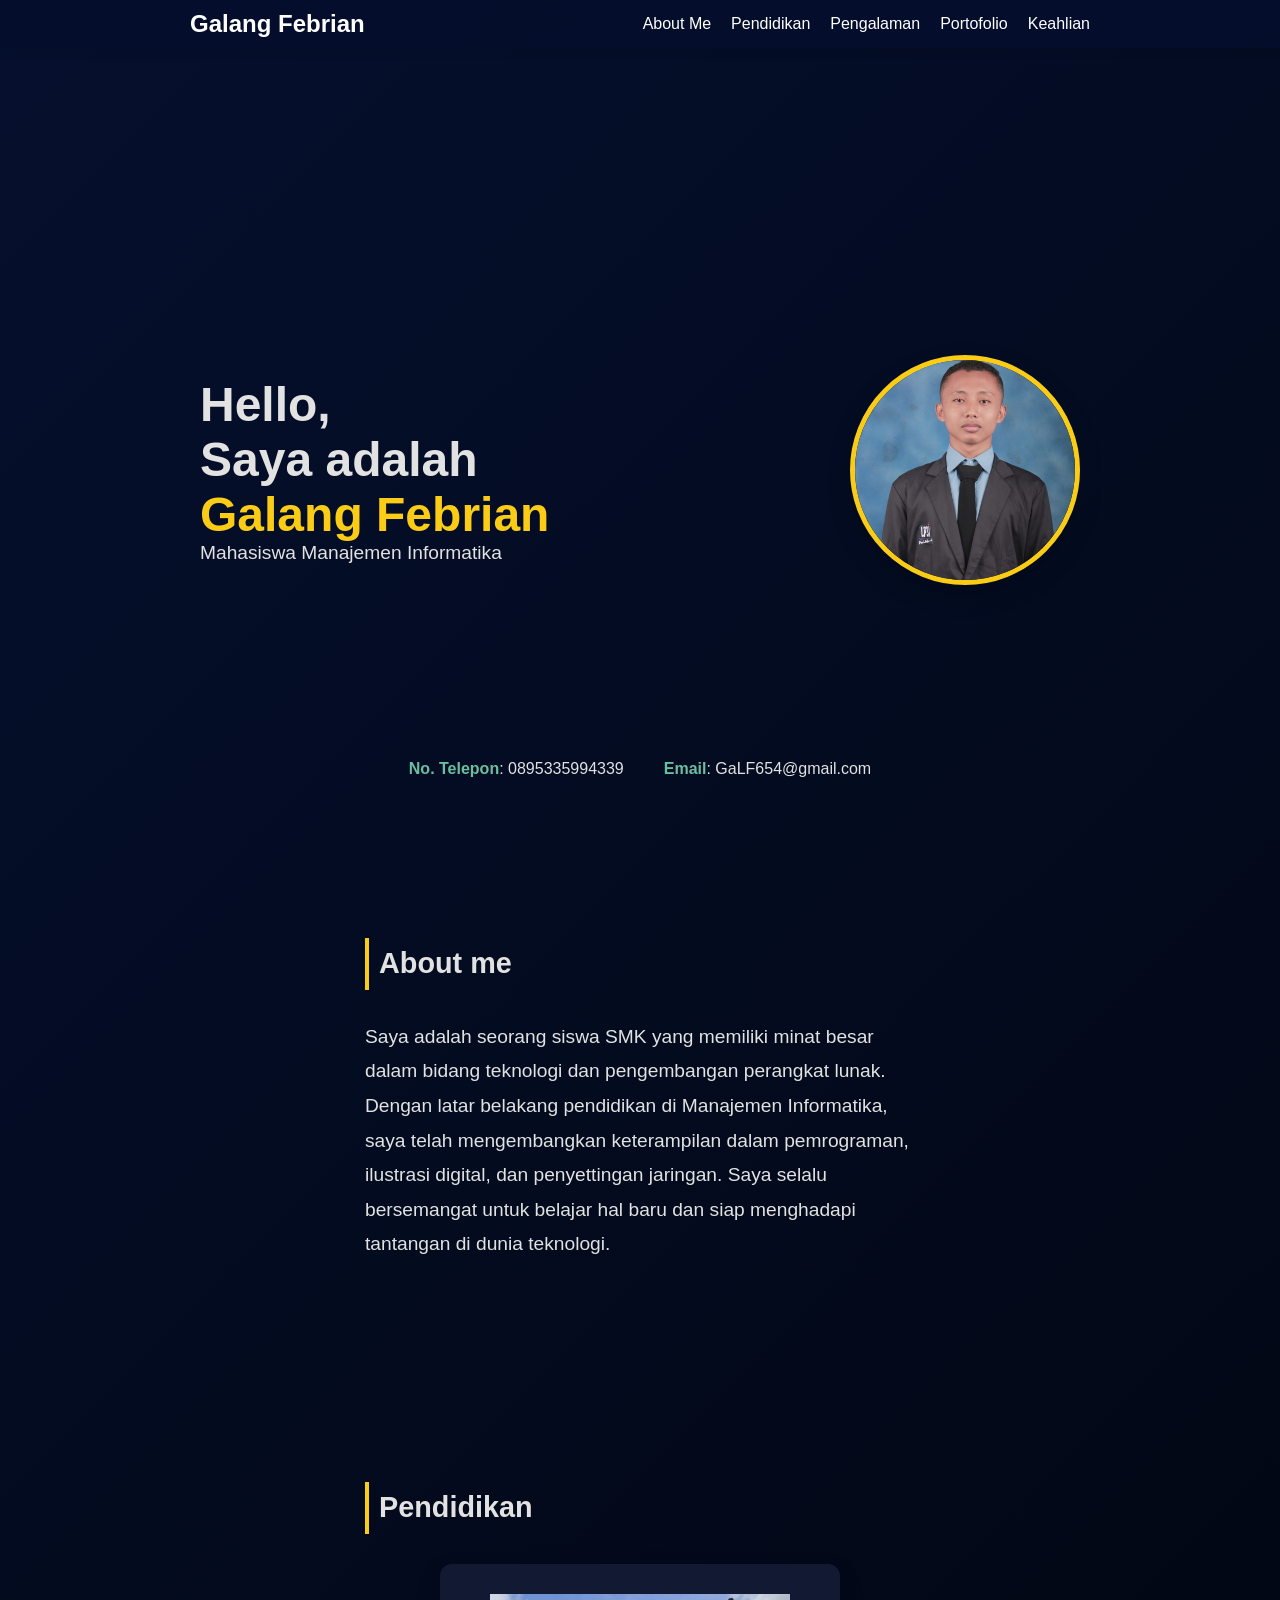
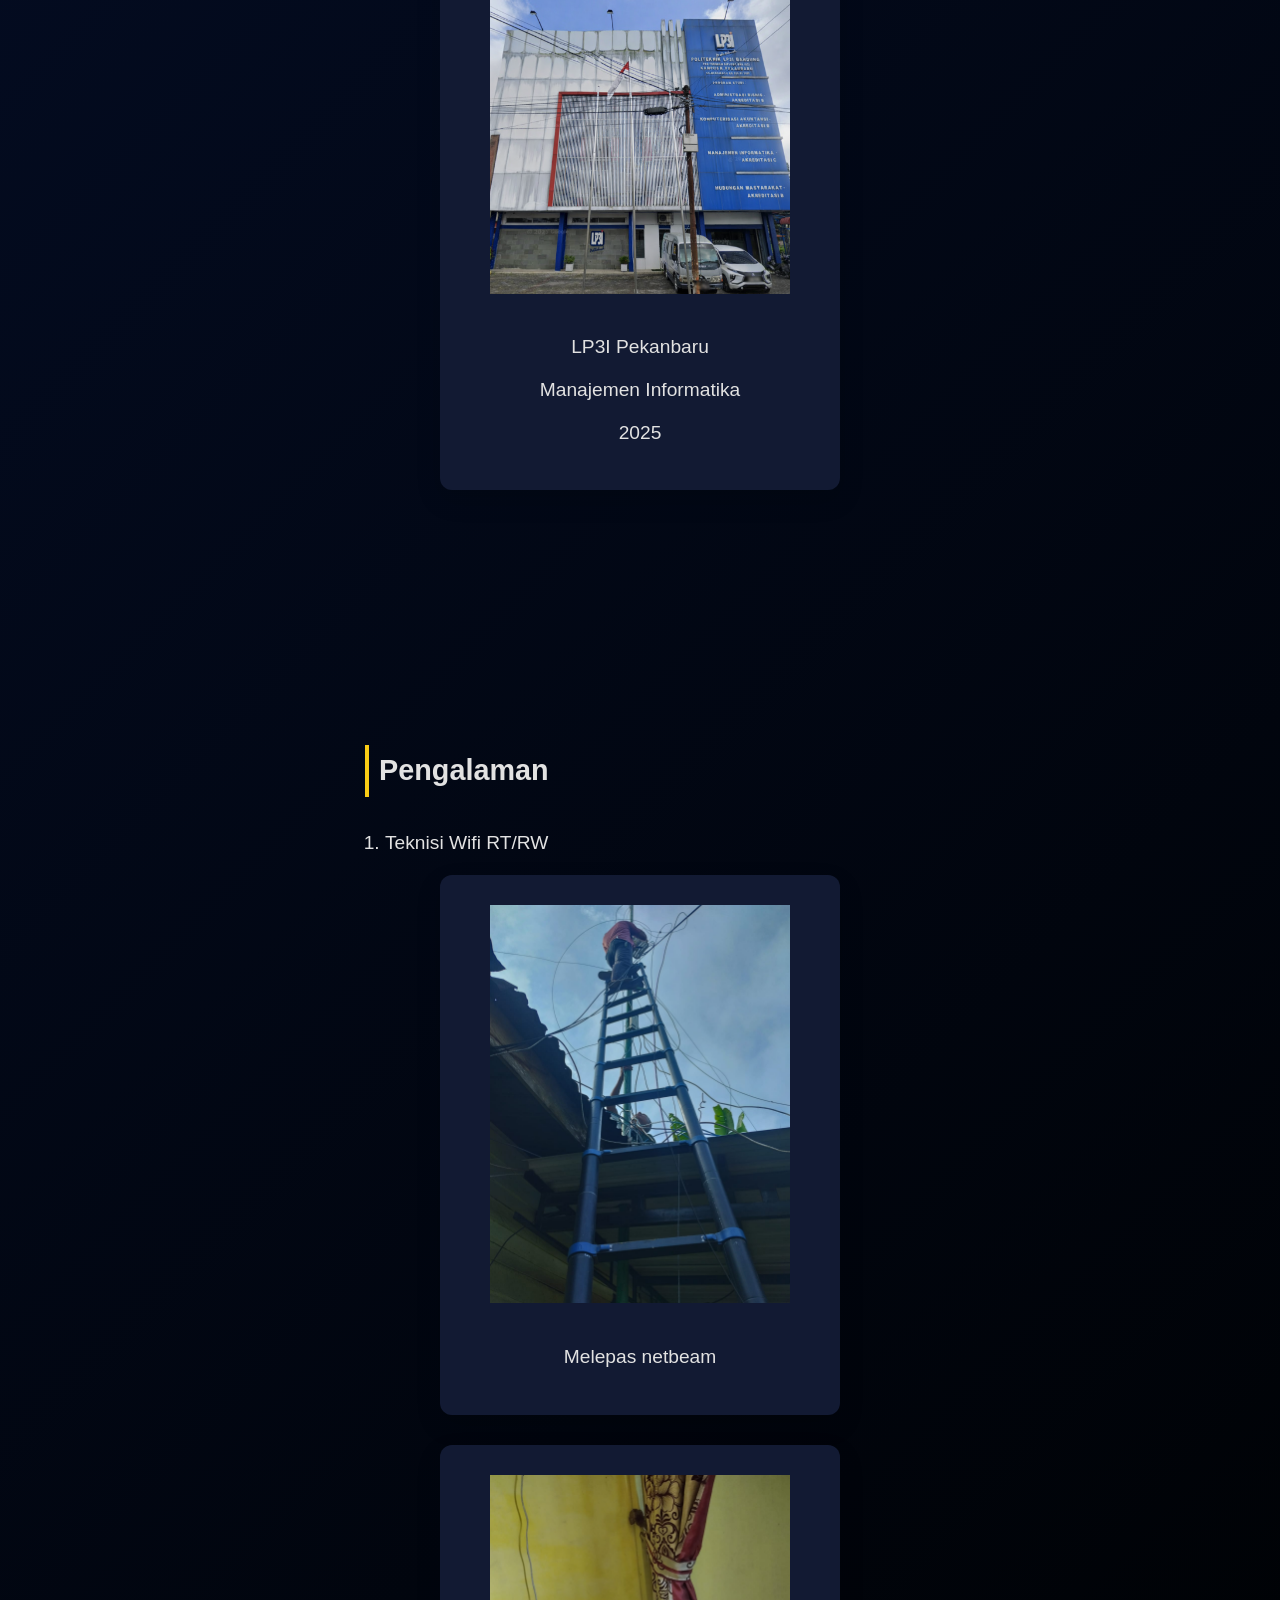
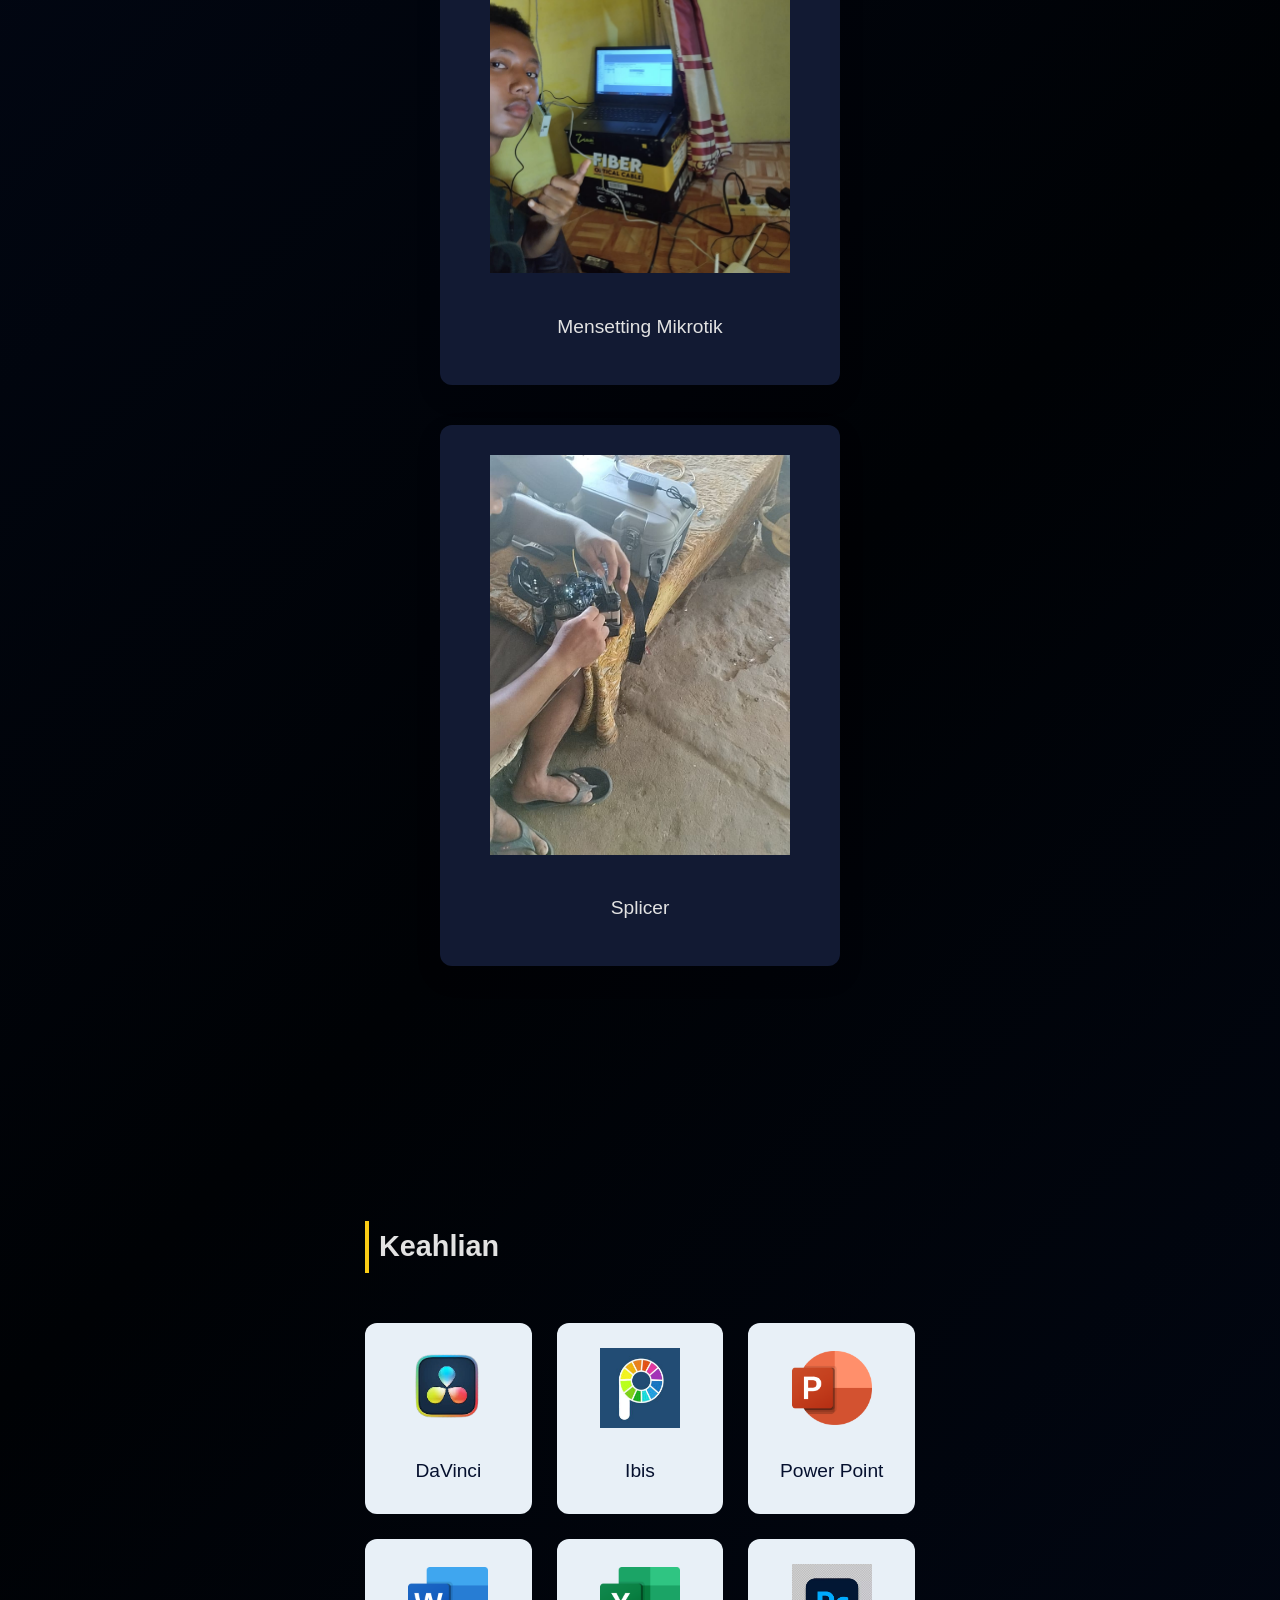
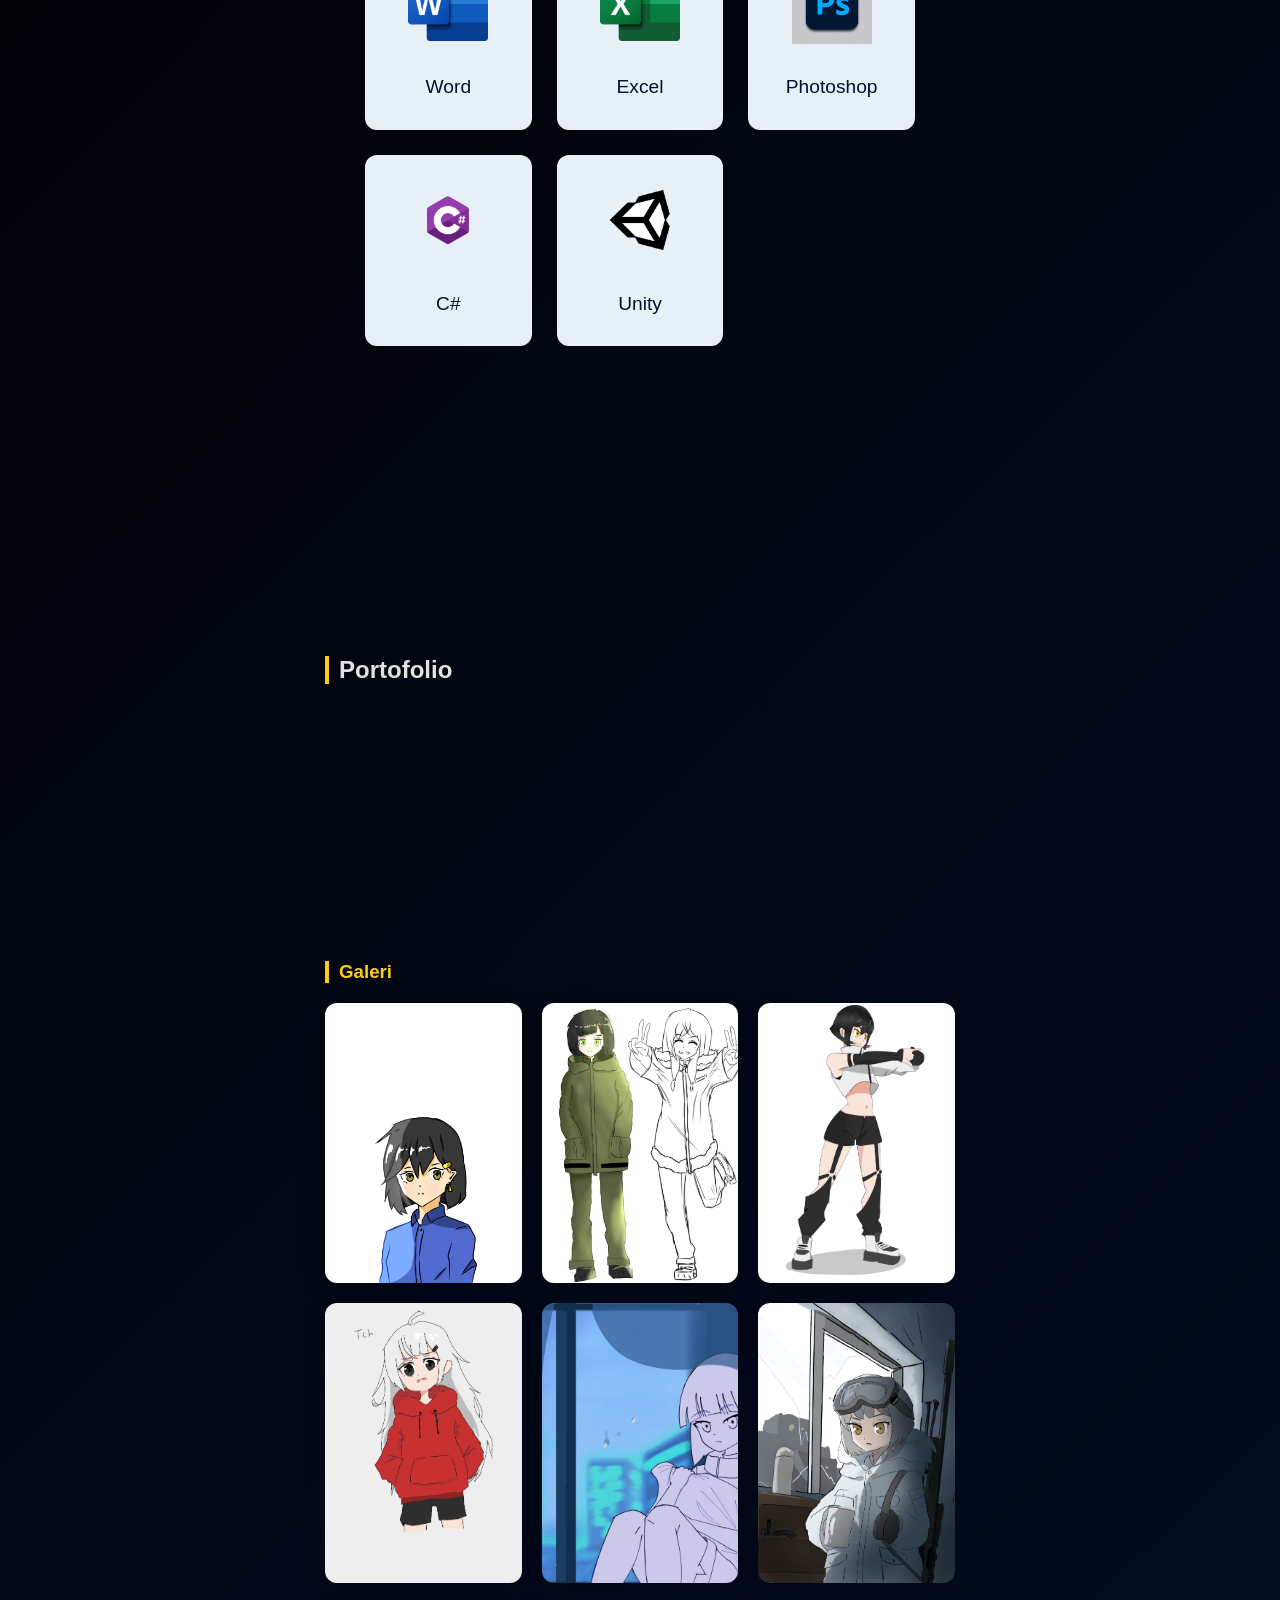
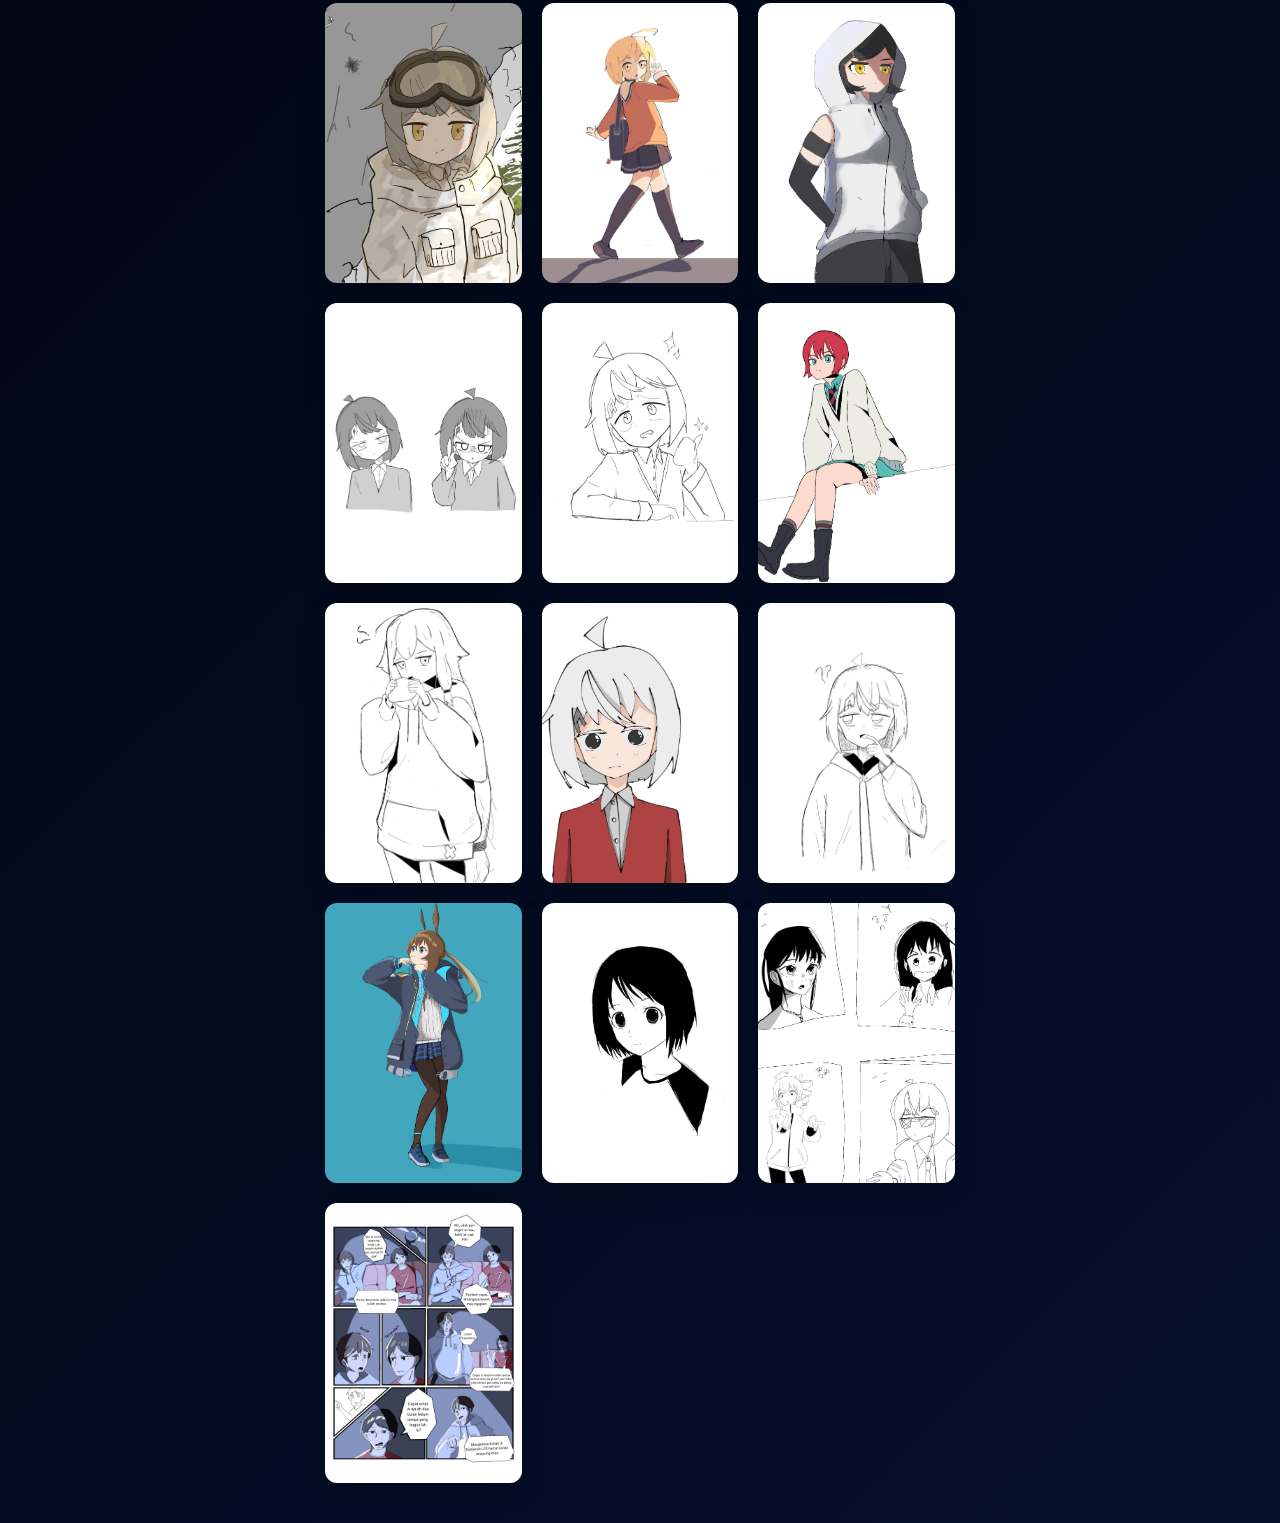
==== commit f89b339f: "ganti nama" ====
--- a/index.html
+++ b/index.html
@@ -136,7 +136,7 @@
           <div class="portfolio-item">
             <h3>Mini Game - Quick Math</h3>
             <p>Sebuah game matematika sederhana untuk melatih kecepatan berhitung.</p>
-            <a href="Mini_Game/QuickMath.html" target="_blank" class="btn">Lihat Game</a>
+            <a href="Mini_Game/index.html" target="_blank" class="btn">Lihat Game</a>
           </div>
           <!-- Tambah item portofolio lainnya di sini jika ada -->
         </div>
--- a/cv_saya.css
+++ b/cv_saya.css
@@ -47,14 +47,16 @@
 }
 
 .hero{
-    min-height:60vh;
-    display:flex;
-    align-items:center;
-    justify-content:space-between;
+    min-height: 60vh;
+    display: flex;
+    align-items: center;
+    justify-content: space-between;
     max-width: 900px;
     margin: 0 auto;
     padding: 0 10px;
     gap: 50px;
+    margin-top: 80px;
+    scroll-margin-top: 150px;
 }
 
 .hero h1{
@@ -88,19 +90,21 @@
 
 .card-pendidikan {
   max-width: 400px;
-  margin: 0 auto;
+  margin: 0 auto 35px;
   background: #121a33;
-  padding: 20px;
+  padding: 30px 25px;
   border-radius: 12px;
   box-shadow: 0 10px 25px rgba(0,0,0,0.15);
   text-align: center;
+  width: 100%;
 }
 
 .experience-row {
   display: flex;
-  gap: 20px;
-  justify-content: center;
-  margin-bottom: 20px;
+  flex-direction: column;
+  gap: 30px;
+  align-items: center;
+  margin-bottom: 40px;
 }
 
 .experience-row .card-pendidikan {
@@ -115,8 +119,9 @@
 }
 
 .education-text p {
-  margin: 5px 0;
+  margin: 12px 0;
   color: #e2e2e2;
+  line-height: 1.6;
 }
 
 .nav-Menu {
@@ -170,16 +175,18 @@
 
 .section{
   width: 70%;
-  margin: 60px auto;
-  padding:50px 0;
+  margin: 100px auto;
+  padding: 60px 40px;
   font-size: 1.2rem;
-  scroll-margin-top: 100px;
-  
+  scroll-margin-top: 150px;
+  line-height: 1.8;
 }
 
 .section h2{
-  border-left:4px solid #facc15;
-  padding-left:10px;
+  border-left: 4px solid #facc15;
+  padding-left: 10px;
+  margin-bottom: 30px;
+  font-size: 1.8rem;
 }
 
 .card {
@@ -211,17 +218,19 @@
 /* List */
 .list li {
   margin-left: 20px;
-  margin-bottom: 8px;
+  margin-bottom: 15px;
+  line-height: 1.7;
 }
 
 /* Skills grid */
 .skills-grid {
   display: grid;
   grid-template-columns: repeat(auto-fit, minmax(150px, 1fr));
-  gap: 20px;
+  gap: 25px;
   max-width: 800px;
-  margin: 0 auto;
+  margin: 30px auto 0;
   list-style: none;
+  padding: 20px 0;
 }
 
 .skill-card {
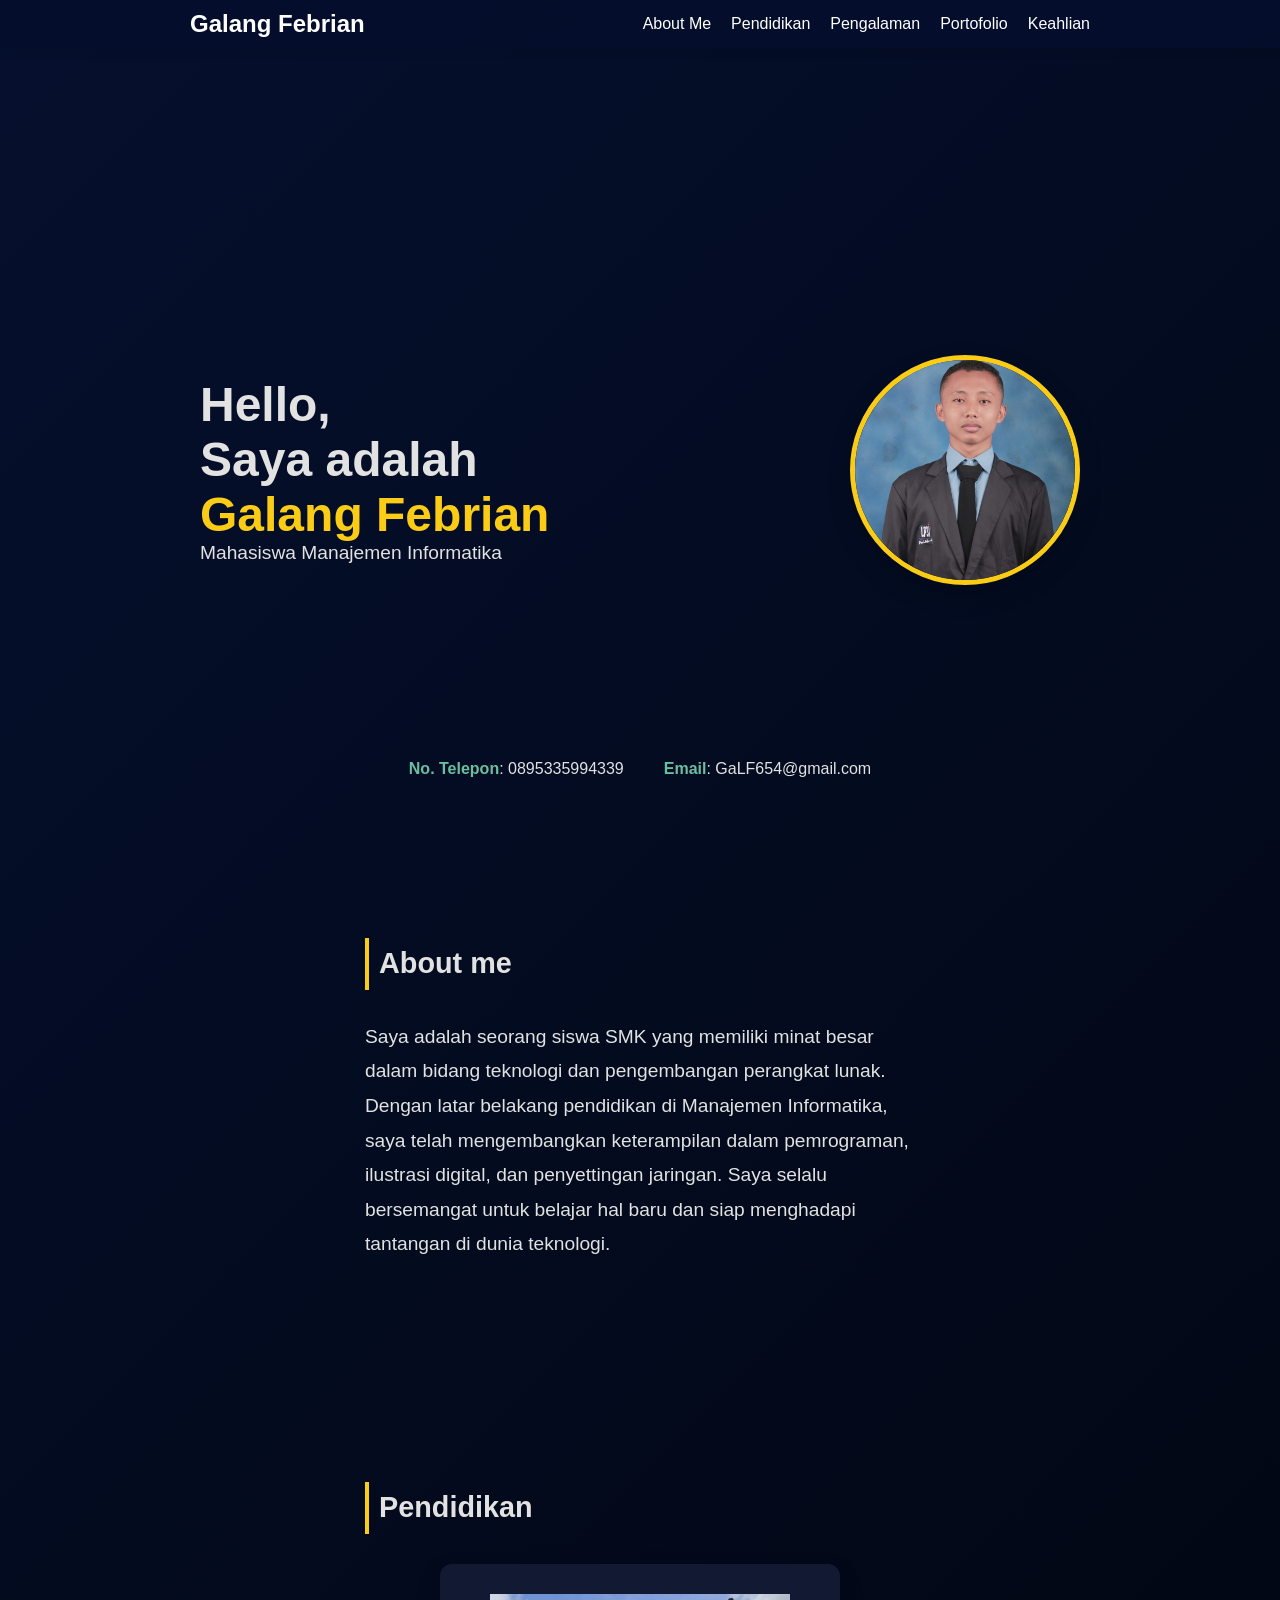
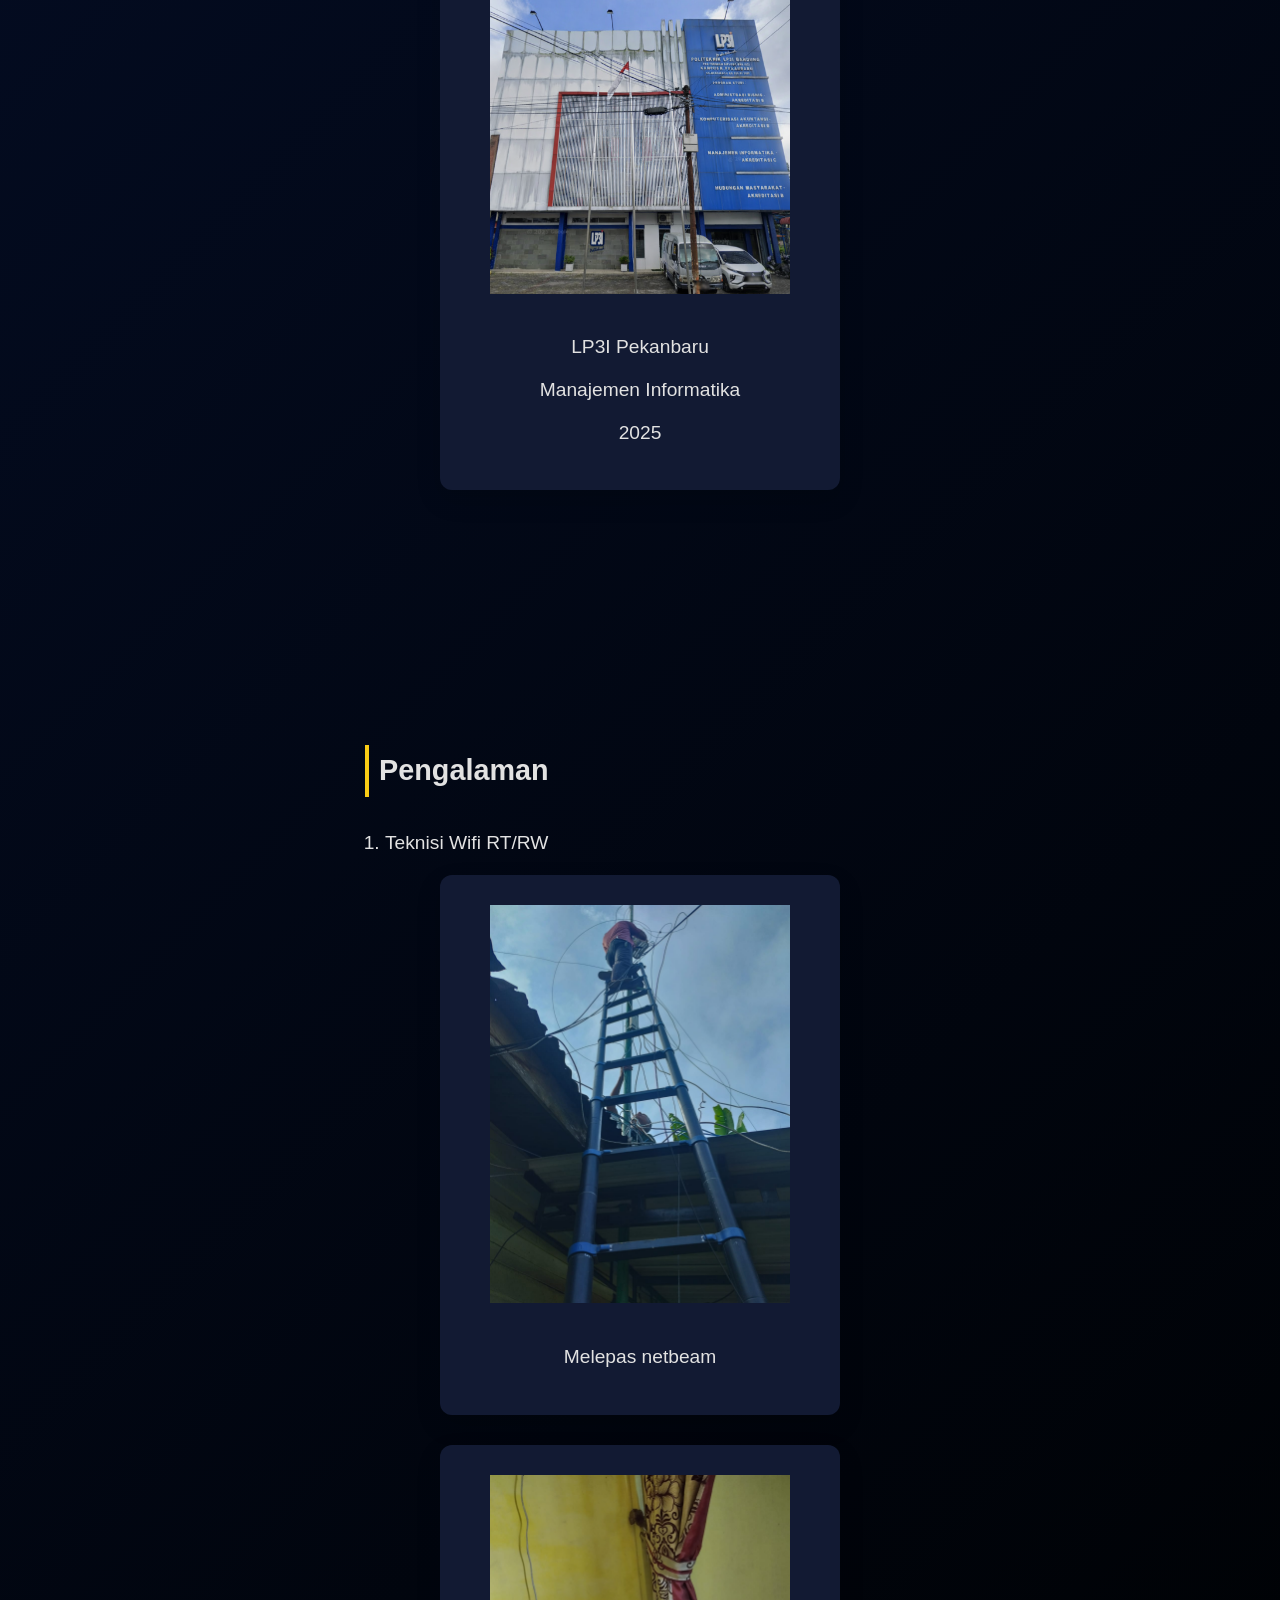
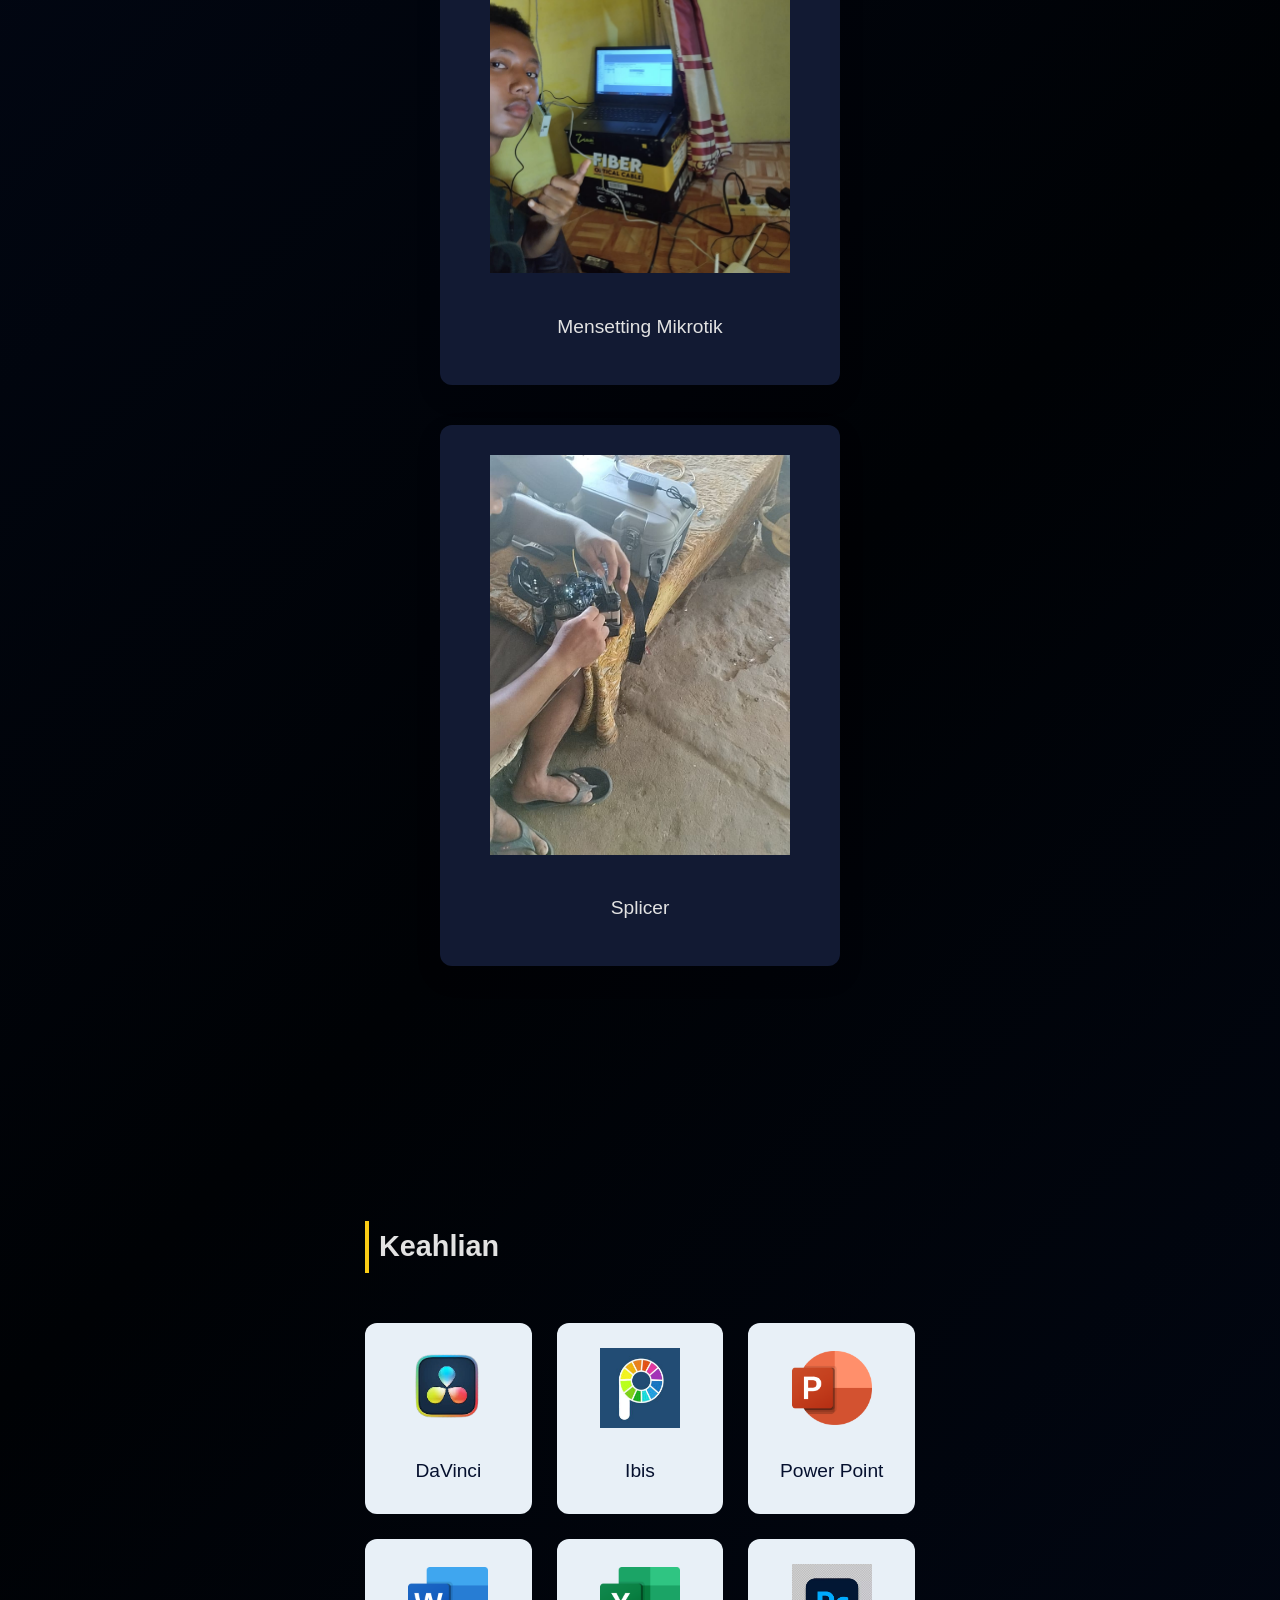
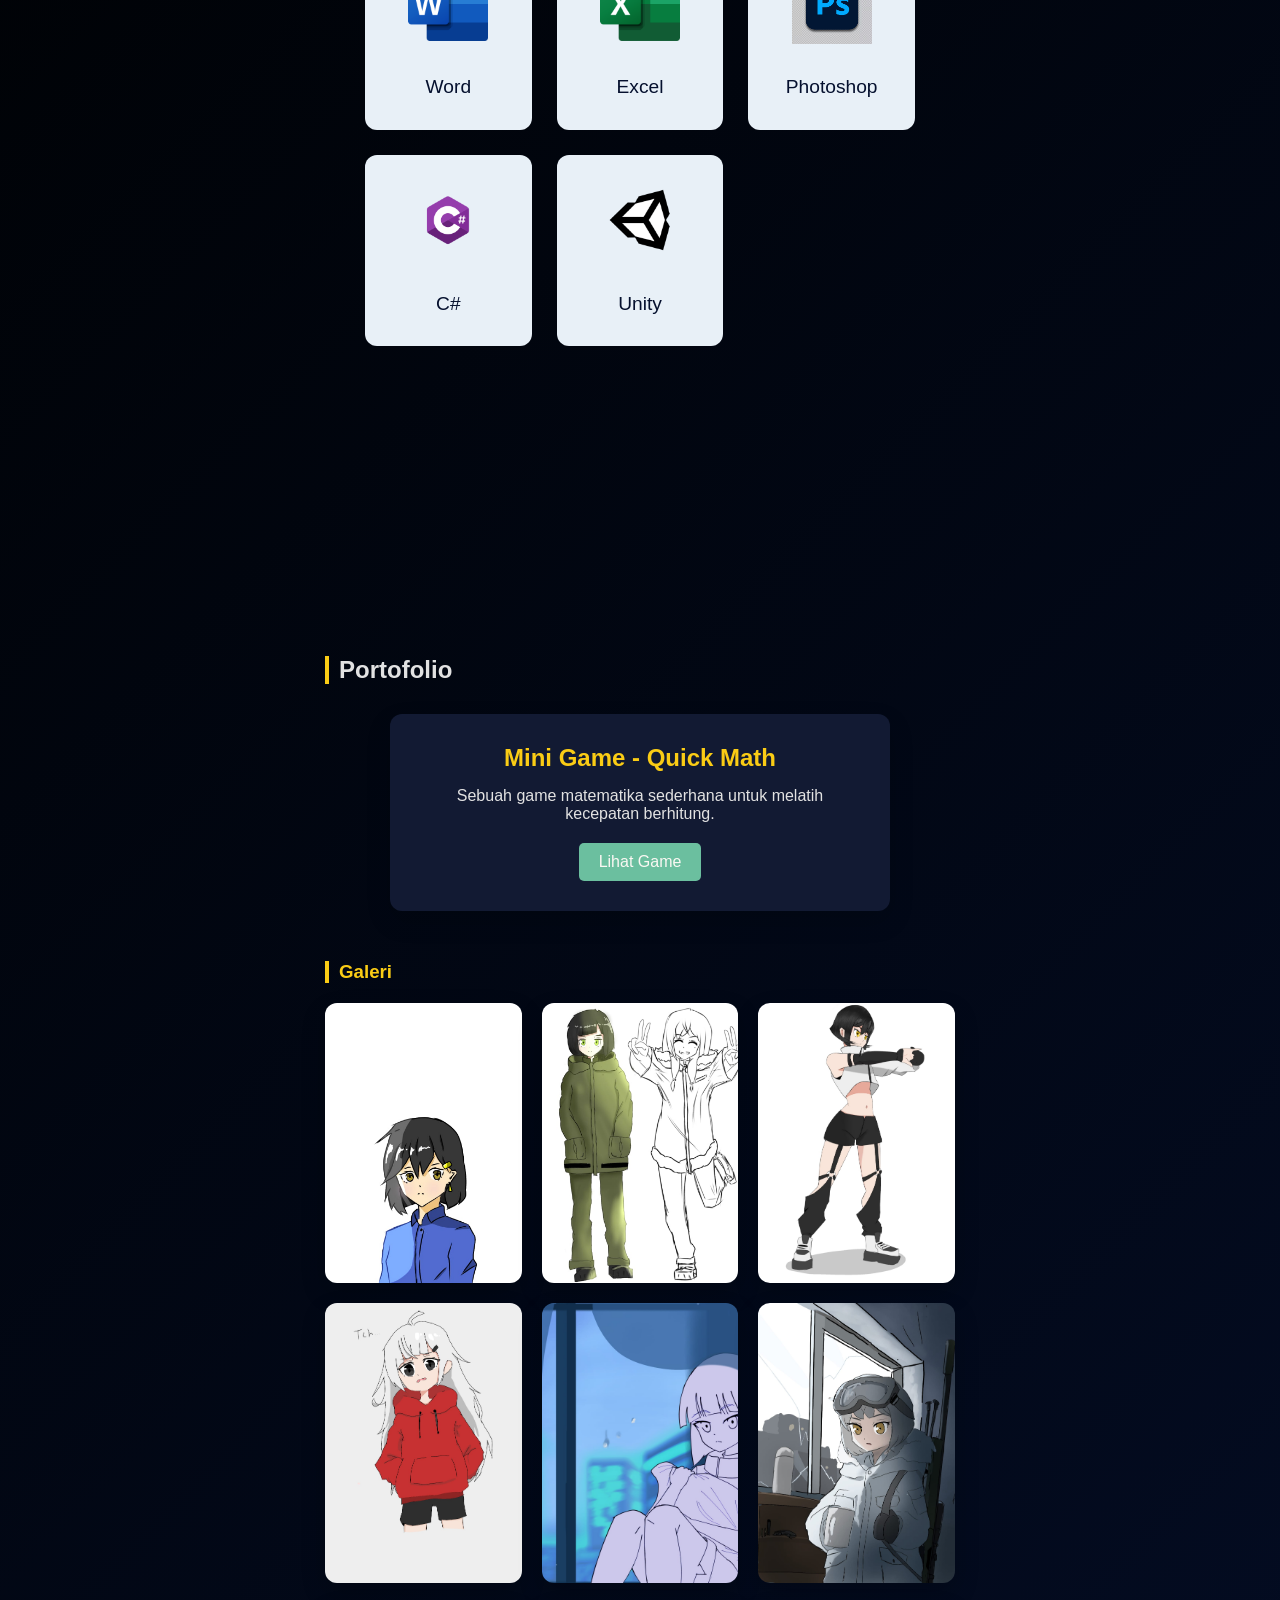
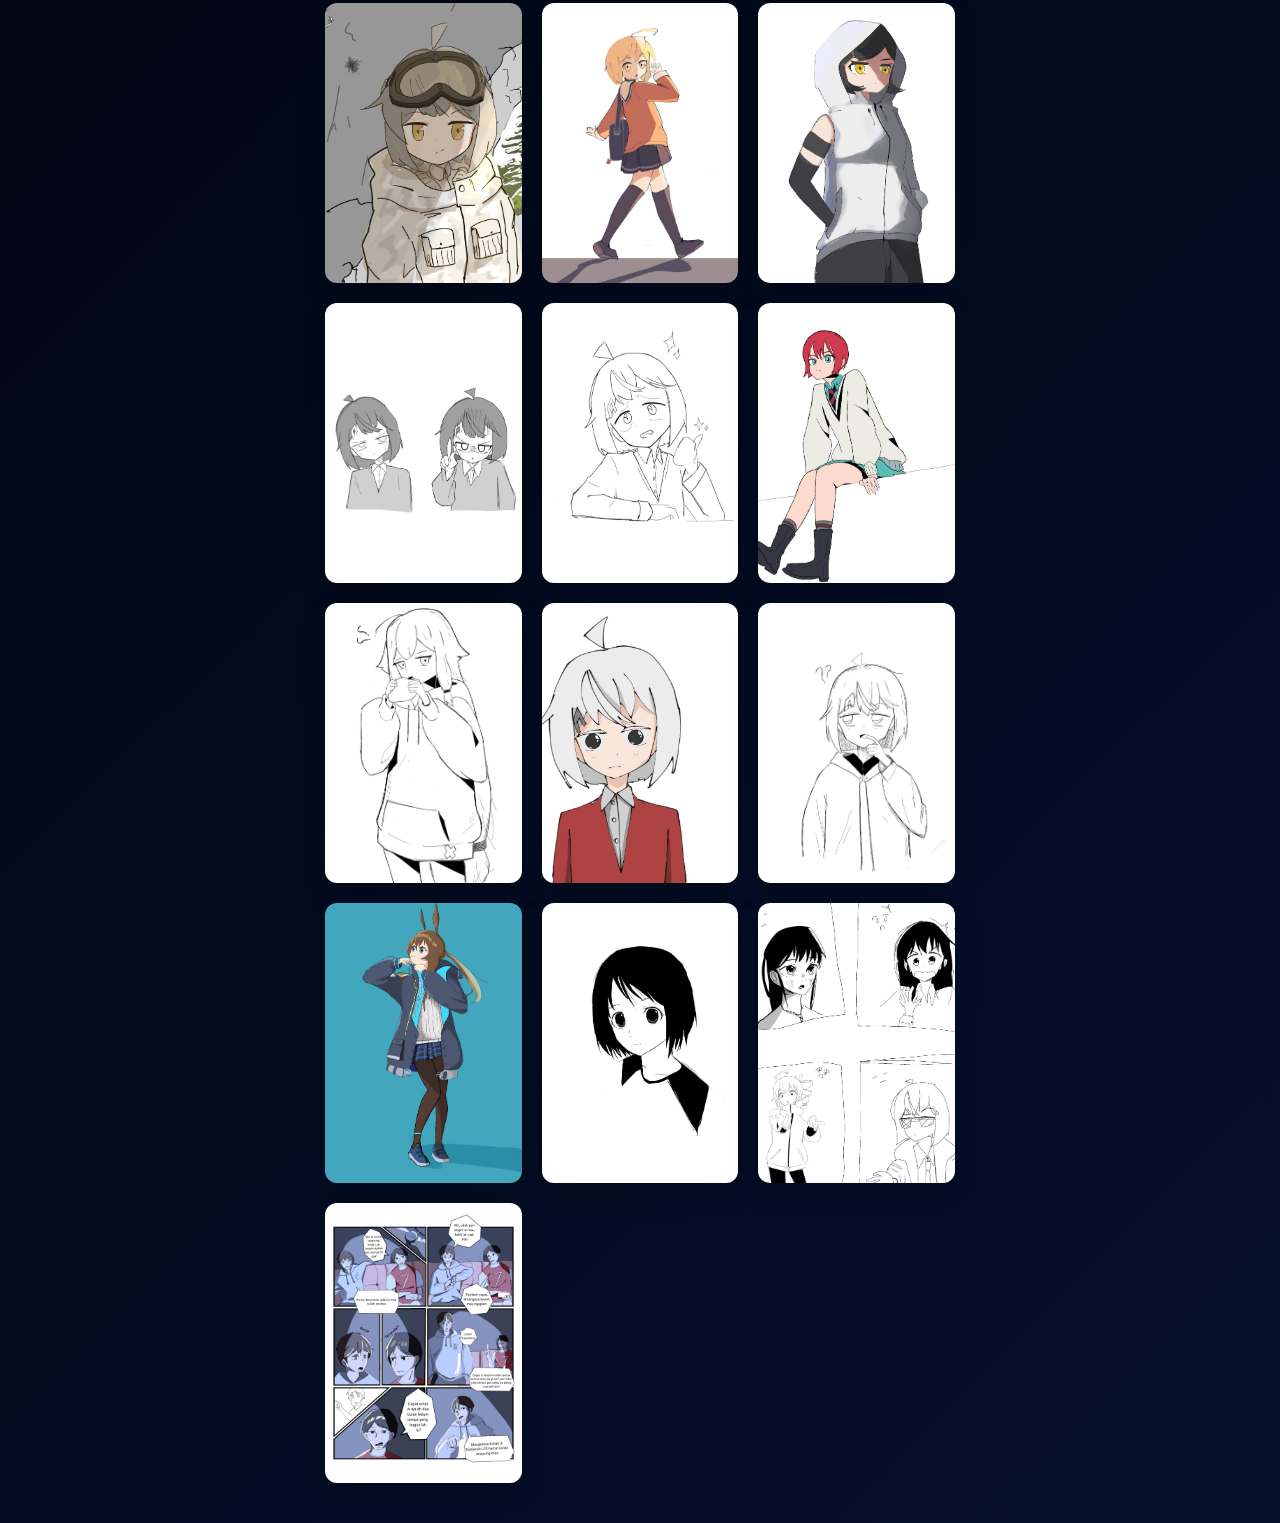
==== commit b8afcea8: "Update index.html" ====
(no text change in the page or its own stylesheets)
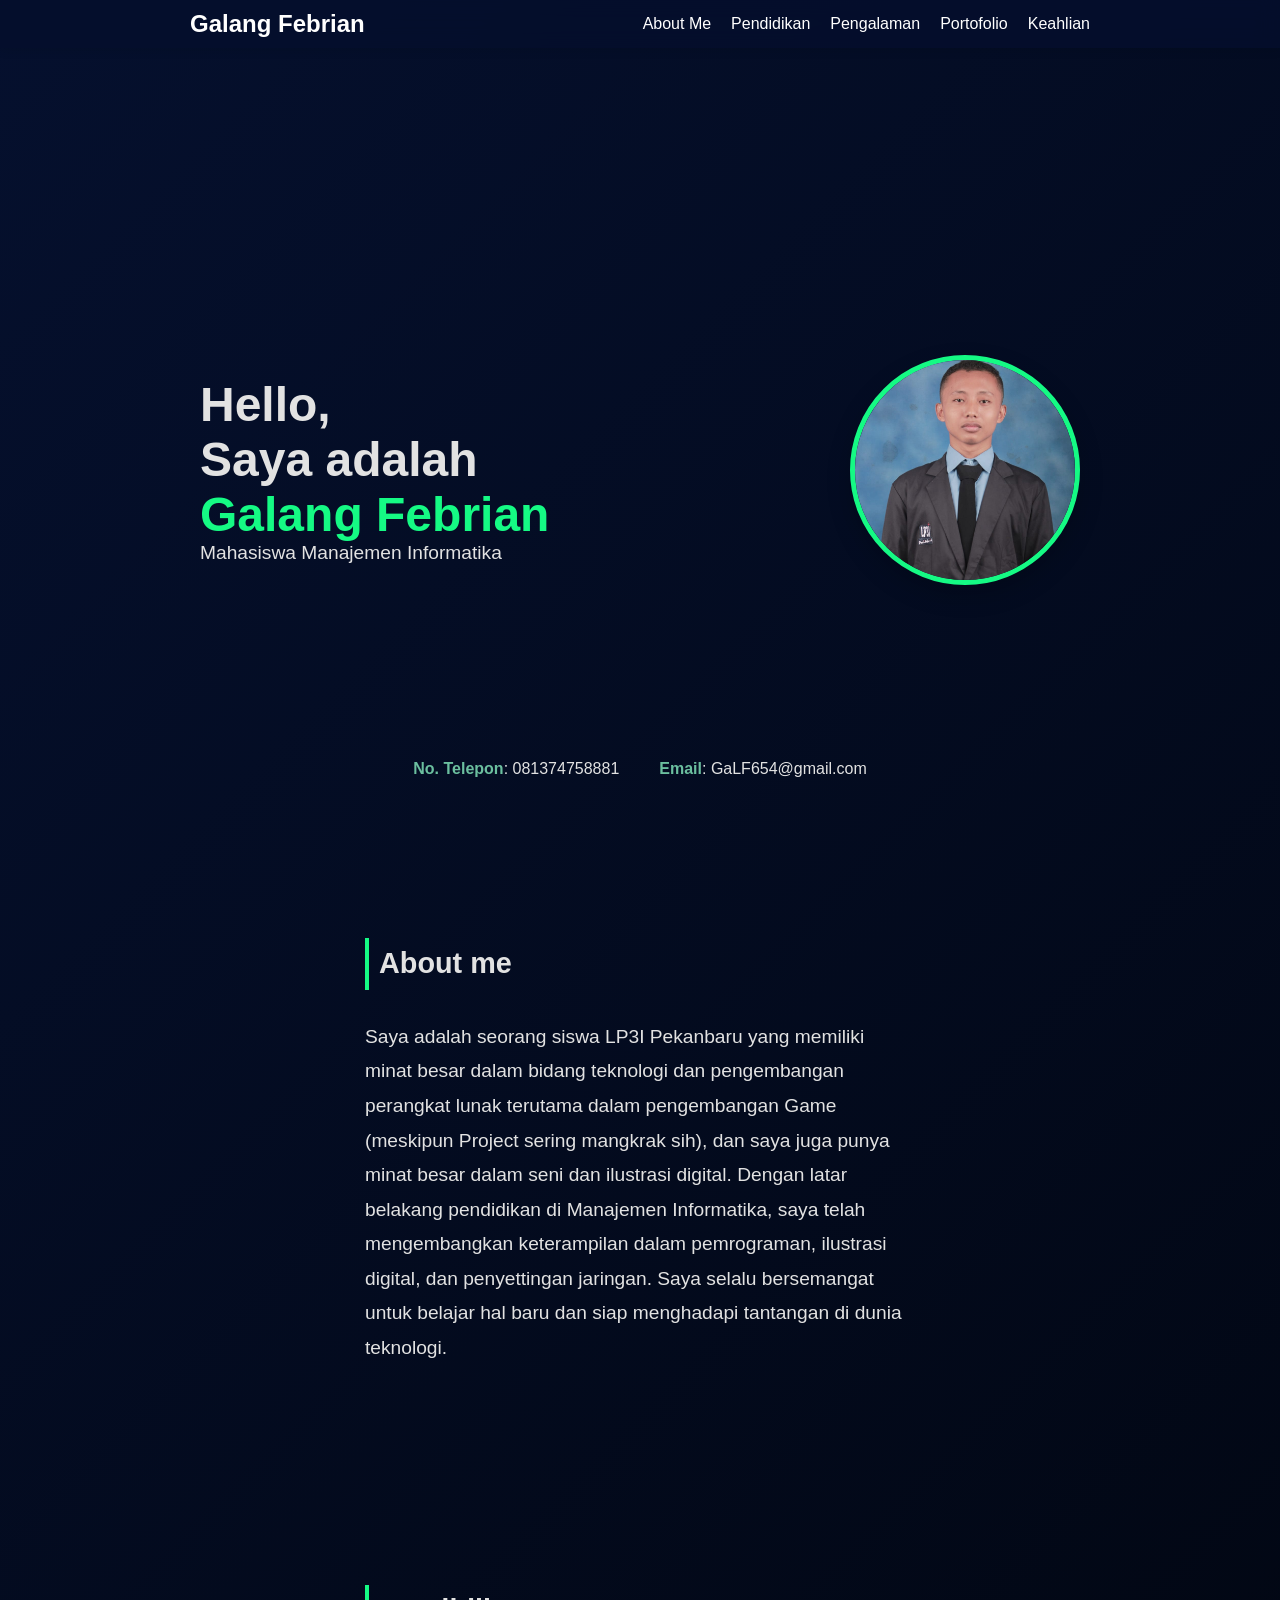
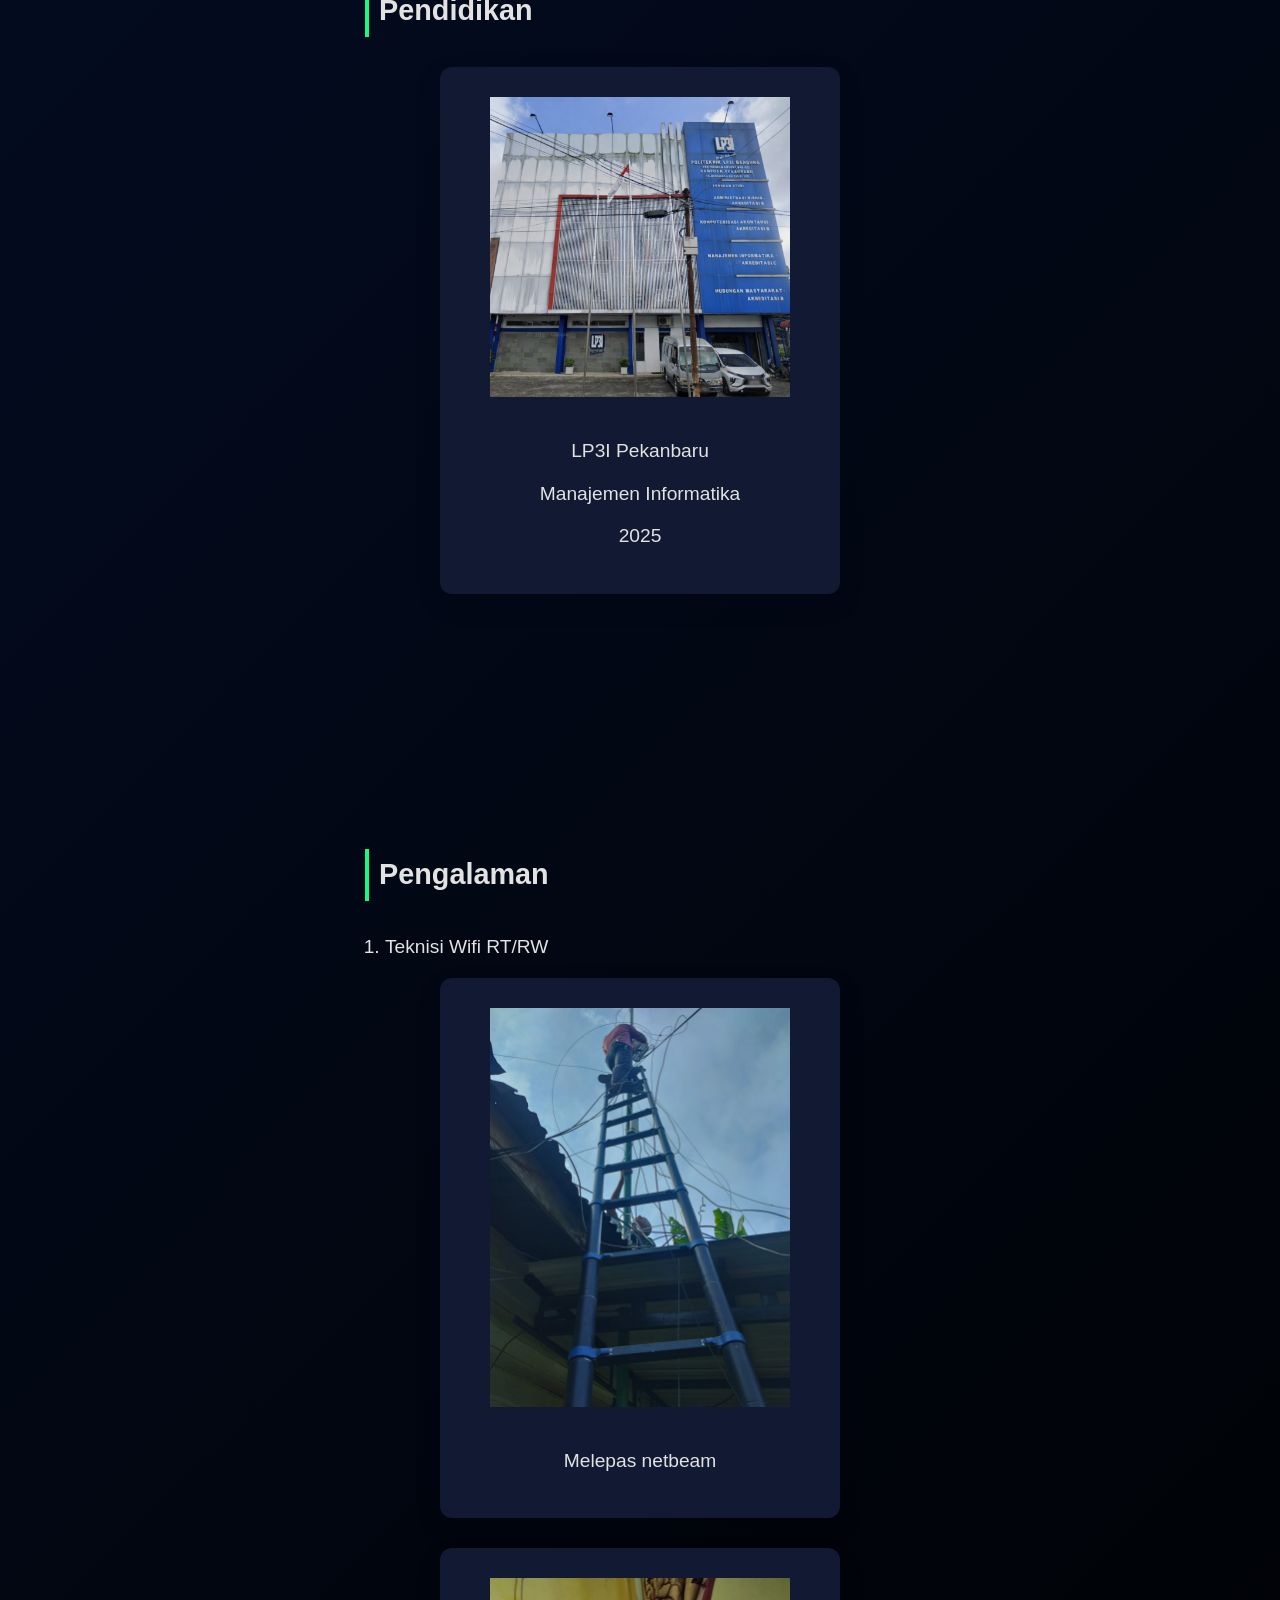
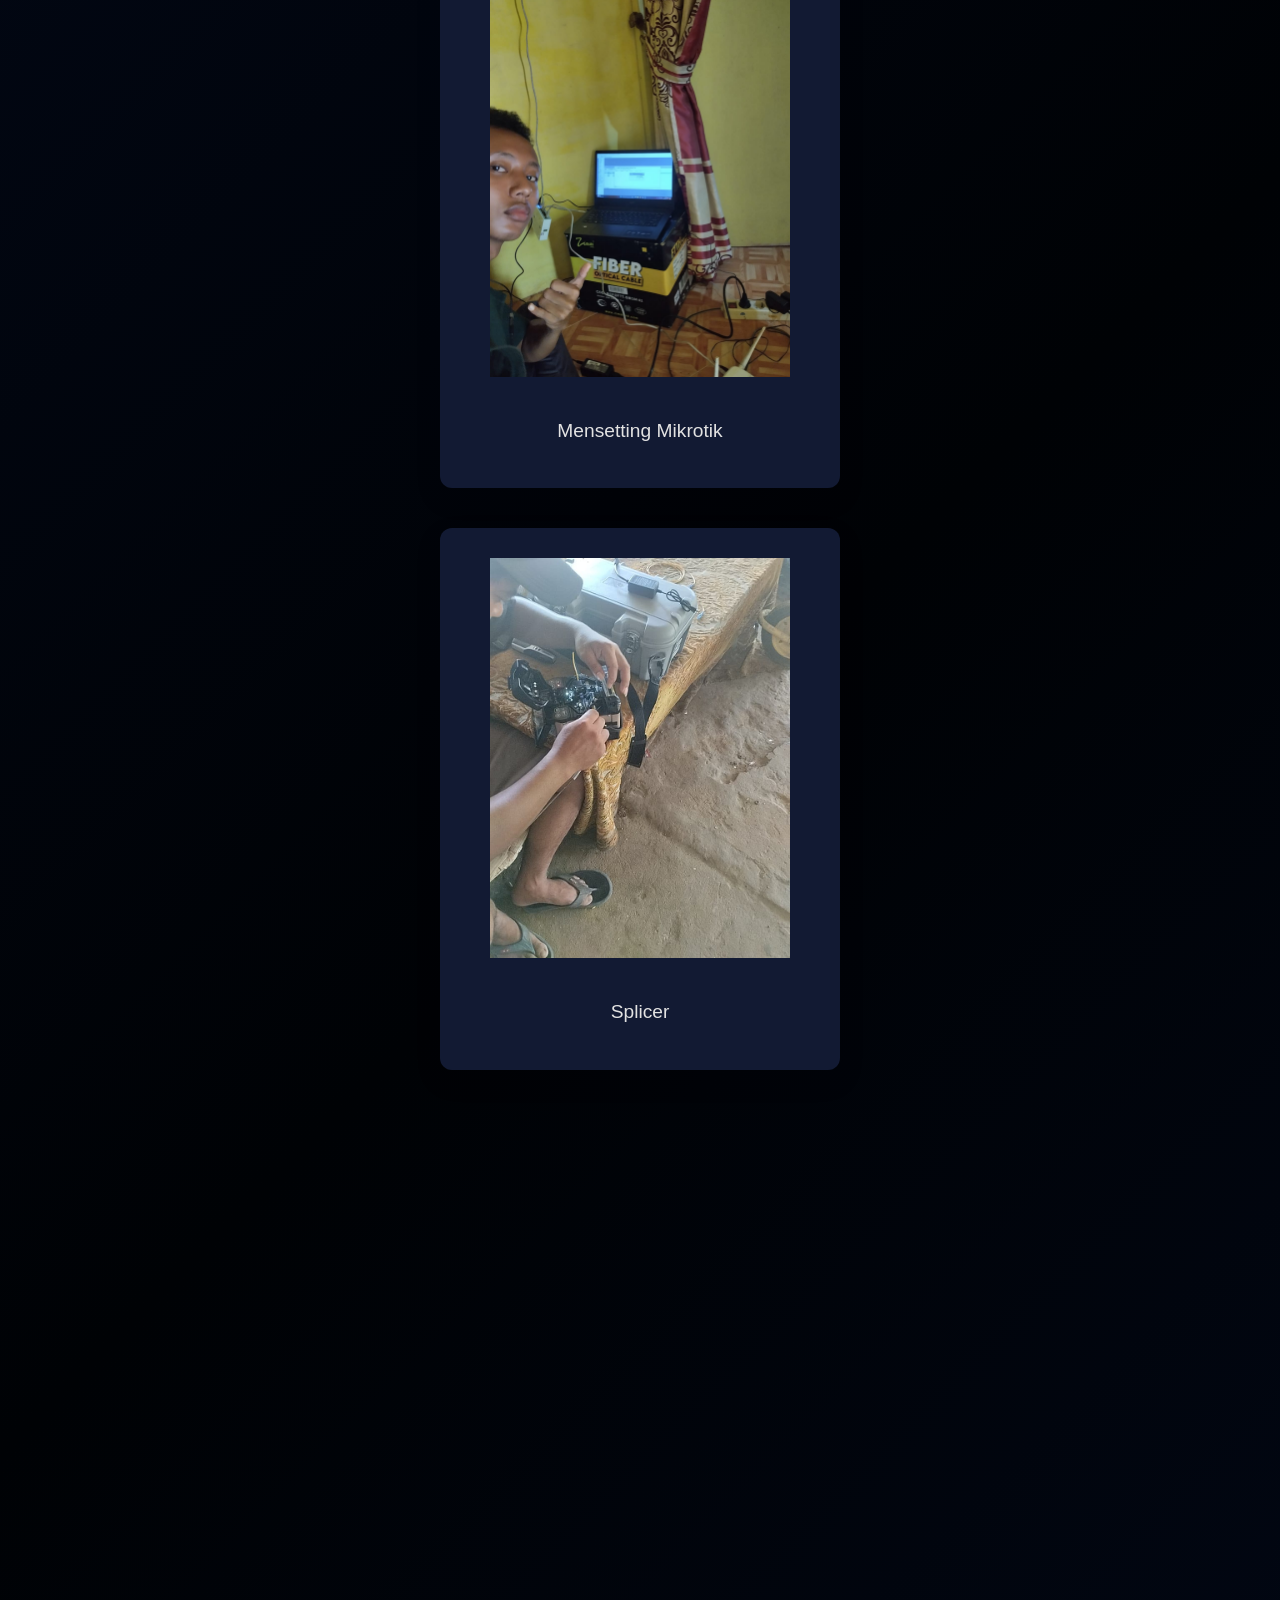
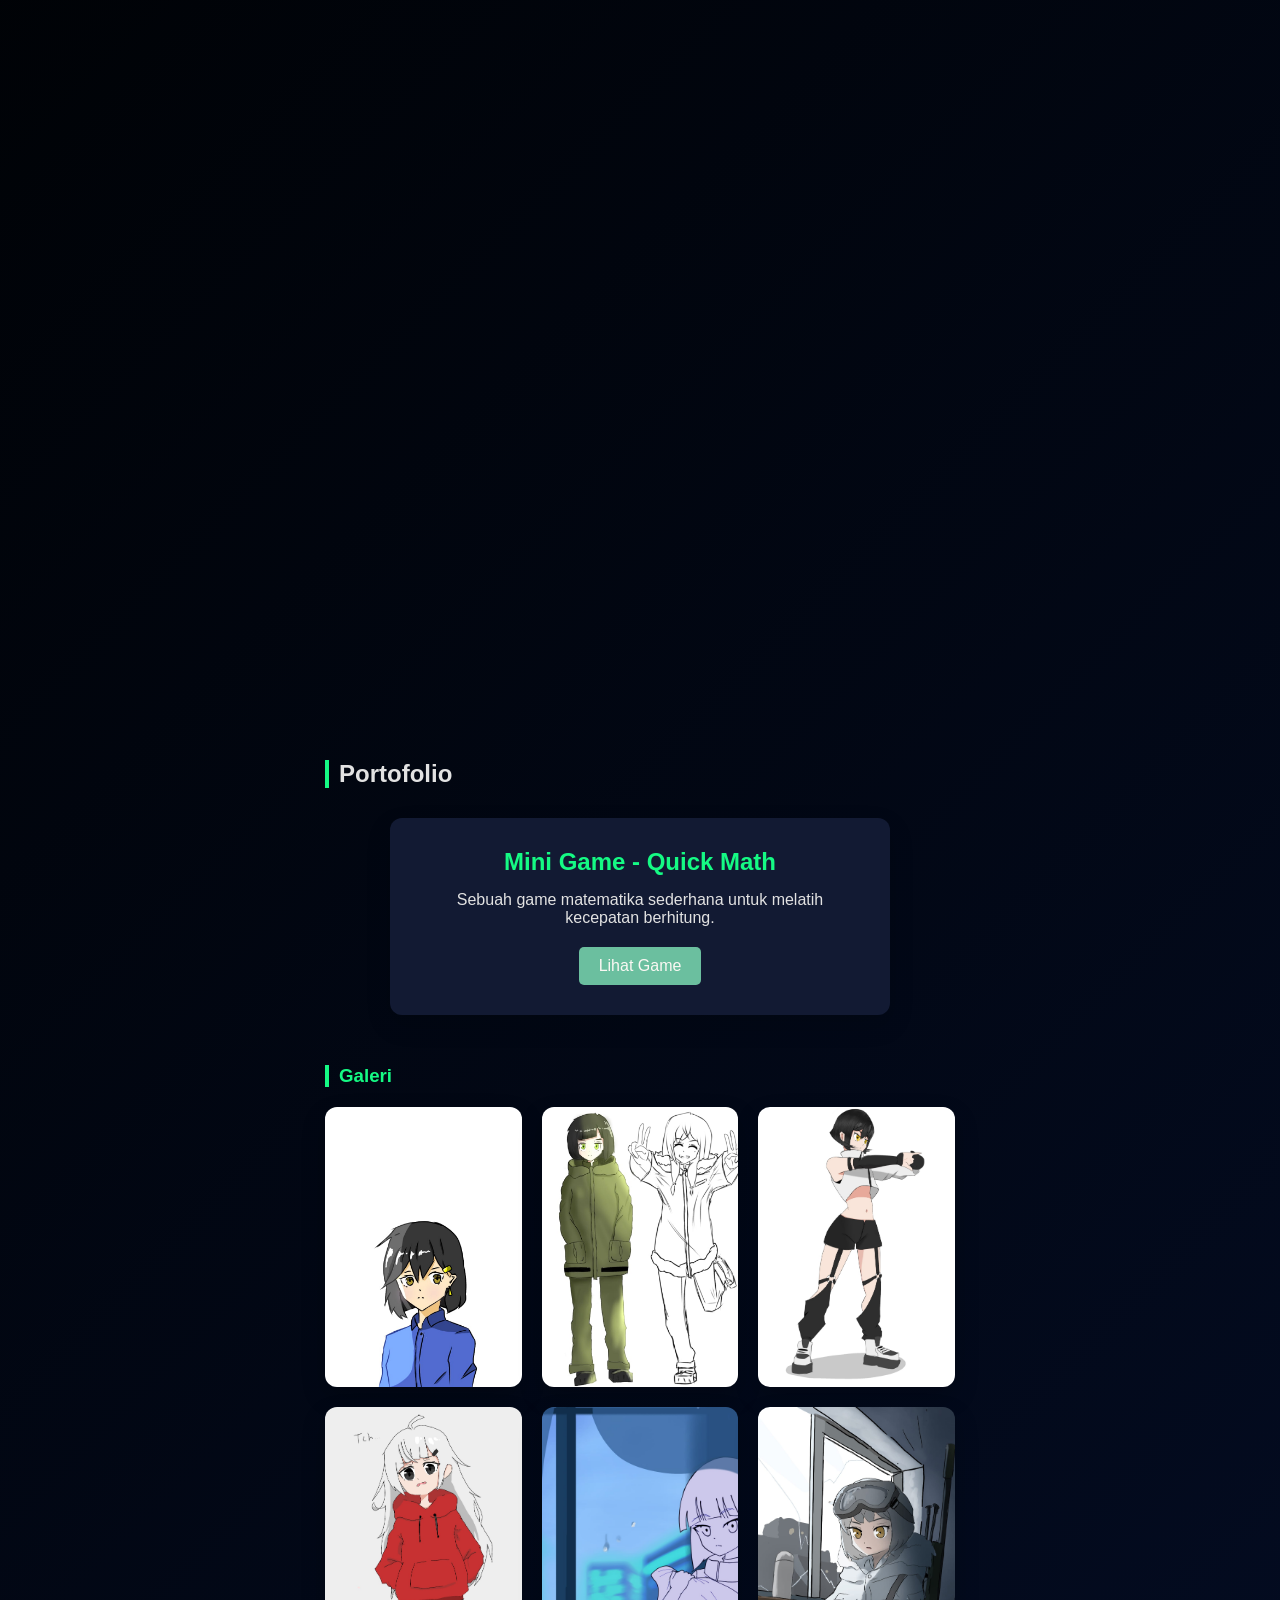
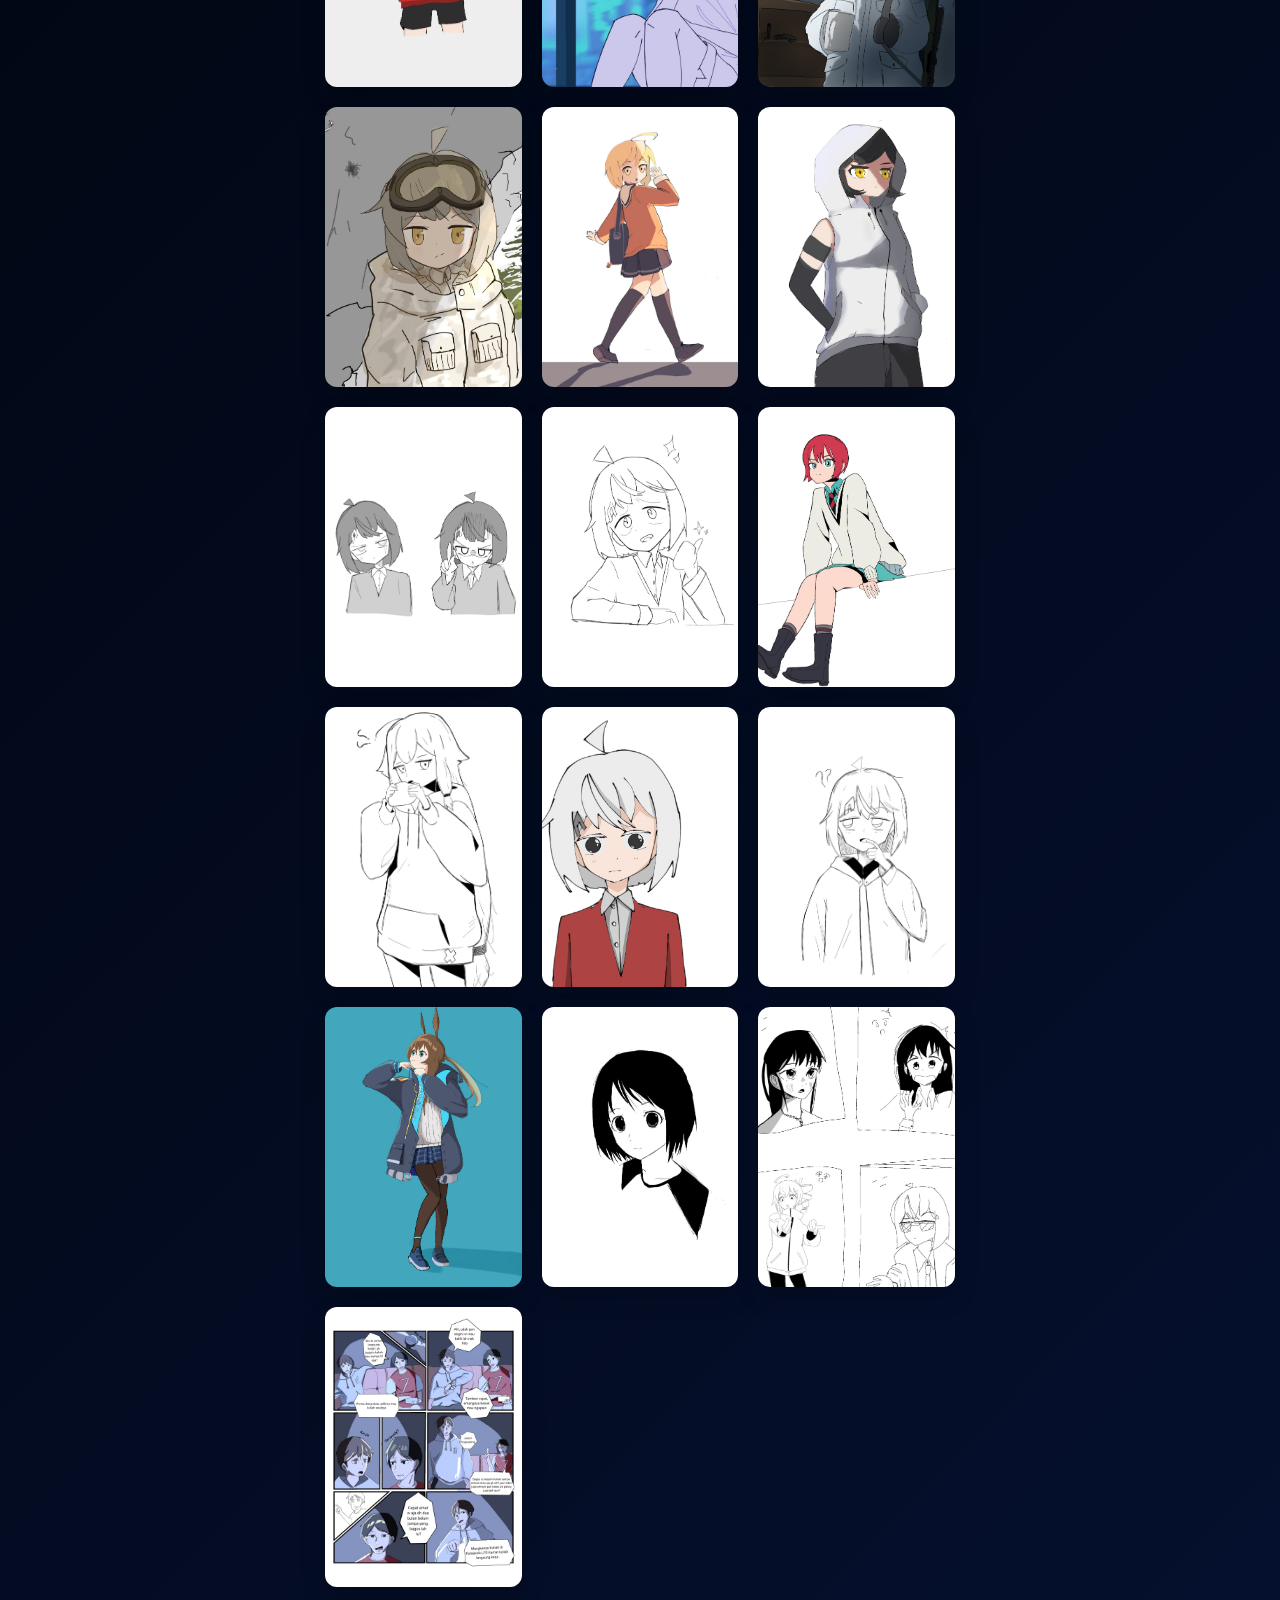
==== commit e9d0adff: "warna" ====
--- a/index.html
+++ b/index.html
@@ -36,7 +36,7 @@
 
       <div class="contact-info">
         <div class="contact-item">
-          <strong>No. Telepon</strong>: 0895335994339
+          <strong>No. Telepon</strong>: 081374758881
         </div>
         <div class="contact-item">
           <strong>Email</strong>: GaLF654@gmail.com
@@ -45,7 +45,7 @@
 
         <section class="section" id="about">
           <h2>About me</h2>
-          <p>Saya adalah seorang siswa SMK yang memiliki minat besar dalam bidang teknologi dan pengembangan perangkat lunak. Dengan latar belakang pendidikan di Manajemen Informatika, saya telah mengembangkan keterampilan dalam pemrograman, ilustrasi digital, dan penyettingan jaringan. Saya selalu bersemangat untuk belajar hal baru dan siap menghadapi tantangan di dunia teknologi.</p>
+          <p>Saya adalah seorang siswa LP3I Pekanbaru yang memiliki minat besar dalam bidang teknologi dan pengembangan perangkat lunak terutama dalam pengembangan Game (meskipun Project sering mangkrak sih), dan saya juga punya minat besar dalam seni dan ilustrasi digital. Dengan latar belakang pendidikan di Manajemen Informatika, saya telah mengembangkan keterampilan dalam pemrograman, ilustrasi digital, dan penyettingan jaringan. Saya selalu bersemangat untuk belajar hal baru dan siap menghadapi tantangan di dunia teknologi.</p>
         </section>
 
 
@@ -141,7 +141,7 @@
           <!-- Tambah item portofolio lainnya di sini jika ada -->
         </div>
 
-        <h3 style="color: #facc15; margin-top: 50px; margin-bottom: 20px; border-left: 4px solid #facc15; padding-left: 10px;">Galeri</h3>
+        <h3 style="color: #15fa84; margin-top: 50px; margin-bottom: 20px; border-left: 4px solid #15fa84; padding-left: 10px;">Galeri</h3>
         <div class="gallery-grid">
           <div class="gallery-item">
             <img src="Assets/Gambar/1G.jpeg" alt="Gallery 1" onclick="openLightbox('Assets/Gambar/1G.jpeg')">
--- a/cv_saya.css
+++ b/cv_saya.css
@@ -68,7 +68,7 @@
 }
 
 .hero span{
-color:#facc15;
+color:#15fa84;
 }
 
 .contact-info {
@@ -162,7 +162,7 @@
   width: 230px;
   height: 230px;
   border-radius: 50%;
-  border: 5px solid #facc15;
+  border: 5px solid #15fa84;
   box-shadow: 0 10px 25px rgba(0, 0, 0, 0.2);
   object-fit: cover;
   transition: transform 0.4s ease, box-shadow 0.4s ease;
@@ -183,7 +183,7 @@
 }
 
 .section h2{
-  border-left: 4px solid #facc15;
+  border-left: 4px solid #15fa84;
   padding-left: 10px;
   margin-bottom: 30px;
   font-size: 1.8rem;
@@ -234,7 +234,7 @@
 }
 
 .skill-card {
-  background: #e8f0f7;
+  background: #05102e;
   padding: 25px;
   border-radius: 12px;
   text-align: center;
@@ -255,7 +255,7 @@
 }
 
 .skill-card p {
-  color: #05102e;
+  color: #e1e1e1;
   font-weight: 500;
   margin: 0;
 }
@@ -282,7 +282,7 @@
 }
 
 .portfolio-section h2 {
-  border-left: 4px solid #facc15;
+  border-left: 4px solid #15fa84;
   padding-left: 10px;
   margin-bottom: 30px;
 }
@@ -311,7 +311,7 @@
 }
 
 .portfolio-item h3 {
-  color: #facc15;
+  color: #15fa84;
   margin-bottom: 15px;
   font-size: 1.5rem;
 }
@@ -409,7 +409,7 @@
 }
 
 .lightbox-close:hover {
-  color: #facc15;
+  color: #15fa84;
 }
 
 @media (max-width: 768px) {
